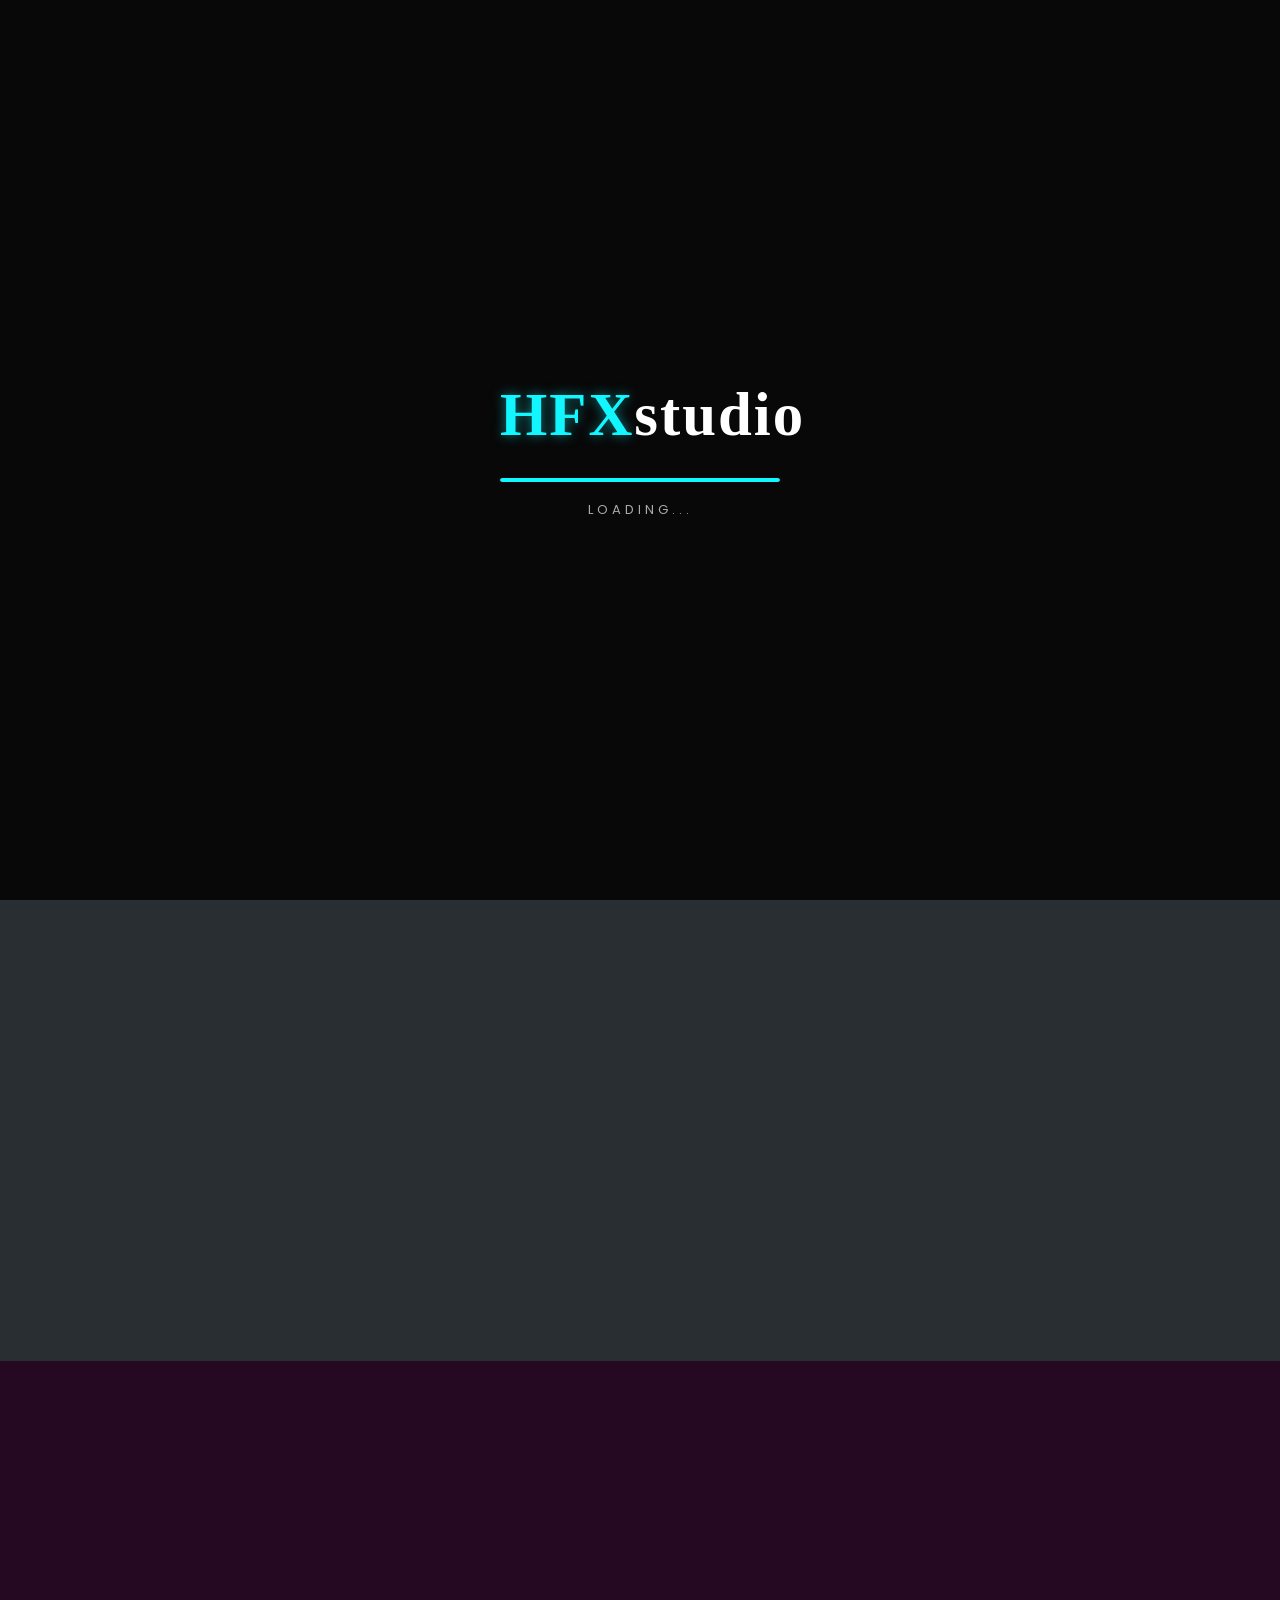
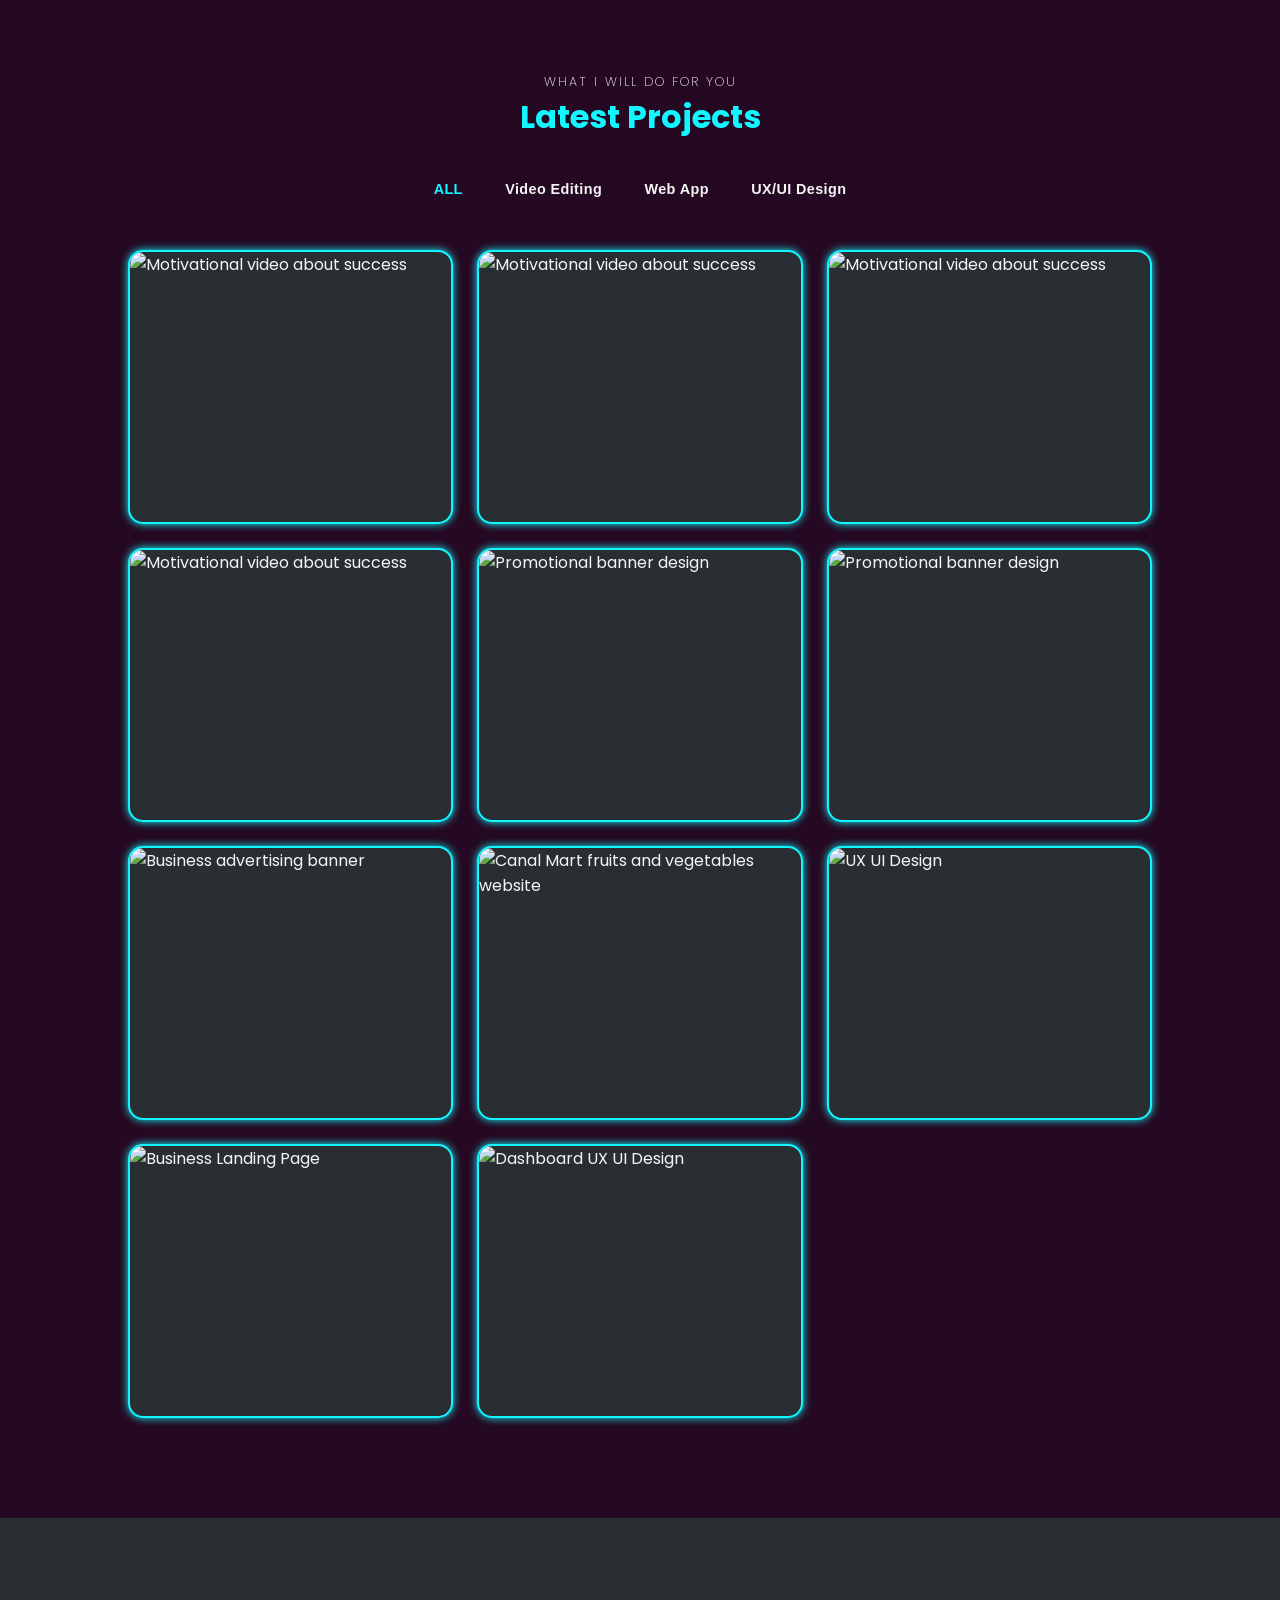
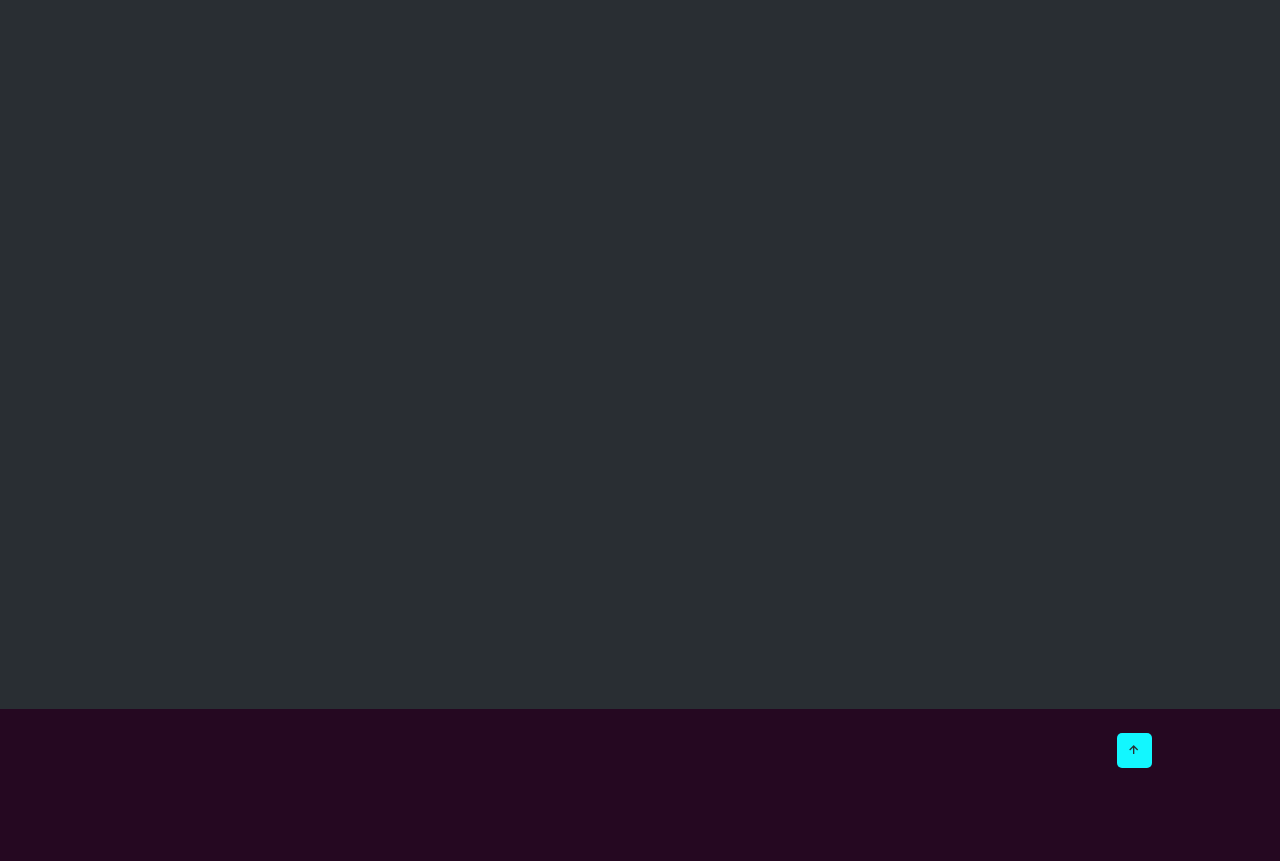
==== index.html @ b858b3a3 "Add files via upload" ====
<!DOCTYPE html>
<html lang="en">
<head>
  <meta charset="UTF-8">
  <meta name="viewport" content="width=device-width, initial-scale=1.0">
  <title>HFX Studio | Portfolio Website</title>
  <link rel="stylesheet" href="style.css">
  <link href='https://unpkg.com/boxicons@2.1.4/css/boxicons.min.css' rel='stylesheet'>
  <link href="https://fonts.googleapis.com/css2?family=Montserrat:wght@300;400&display=swap" rel="stylesheet">
    <link rel="stylesheet" href="https://cdnjs.cloudflare.com/ajax/libs/font-awesome/6.5.2/css/all.min.css">
</head>
<body>
               
        <!-- ==================== LOADING SCREEN ==================== -->

          <div class="loading-screen" id="loadingScreen">

    <div class="loading-content">

        <div id="hfx-text">
            <span class="hfx">HFX</span><span class="studio">studio</span>
        </div>

        <div class="loading-line">
            <span></span>
        </div>

        <p>Loading...</p>

    </div>

     </div>

       <!-- ==================== END LOADING SCREEN ==================== -->

         
     <!-- Header site -->
   <header>
    <div class="logo"><span>HFX</span>Studio.</div>
    <ul class="navlist">
     <li><a href="#home" style="--i:1;">Home</a></li>
     <li><a href="#about" style="--i:2;">About</a></li>
     <li><a href="#services" style="--i:3;">Services</a></li>
     <li><a href="#skills" style="--i:4;">Skills</a></li>
     <li><a href="#portfolio" style="--i:5;">Portfolio</a></li>
     <li><a href="#contact" style="--i:6;">Contact</a></li>
    </ul>
    <div id="menu-icon" class='bx bx-menu'></div>
   </header>

     <!-- Home Section -->
     <section id="home" class="home">
      <div class="home-content scroll-scale">
        <h1>Hi! I'm Hanzla Ghaffar</h1>
        <div class="change-text">
          <h3>And I'm</h3>
          <h3>
            <span class="word">Graphic&nbsp;Designer</span>
            <span class="word">Video Editor</span>
            <span class="word">Social Media Manager</span>
            <span class="word">Frontend&nbsp;Developer</span>
            <span class="word">UI/UX&nbsp;Developer</span>
          </h3>
        </div>

        <p>
          Creative designer and digital creator 
          with 2 years of experience, specializing in UI/UX, branding, and digital design.
        </p>

         <div class="info-box">
            <div class="email-info">
              <h5> Email : </h5>
              <span>hfxstudio77@gmail.com</span>
            </div>
         </div>

          <div class="btn-box">
            <a href="mailto:hfxstudio77@gmail.com" class="btn">
                    Hire Me Now
               </a>
          </div>

          
<div class="social-icons">
  <a href="https://www.facebook.com/share/1Defzu2i12/"
   target="_blank"
   rel="noopener noreferrer">
   <i class="bx bxl-facebook"></i>
   </a>

  <a href="https://www.instagram.com/hanzla.ghafar_/"
     target="_blank" rel="noopener noreferrer"
     aria-label="Instagram">
    <i class="bx bxl-instagram"></i>
  </a>

        <a href="https://www.tiktok.com/@hanzla_king333?_r=1&_t=ZS-9B9dBKUmpwT"
   target="_blank"
   rel="noopener noreferrer">
   <i class="bx bxl-tiktok"></i>
   </a>

   <a href="https://wa.me/923067520213"
      target="_blank" rel="noopener noreferrer"
      aria-label="WhatsApp">
      <i class="bx bxl-whatsapp"></i>
    </a>
      </div>

      </div>
         <div class="home-image scroll-scale">
        <div class="img-box neon-glow-frame">
          <img src="header-img.png" alt="">
        </div>

         </div>
     </section>

      
<!-- About Section ------------------>
     <section id="about" class="about">

  <div class="img-about scroll-scale">
    <img src="about-img-removebg-preview.png" alt="About Me">

    <div class="info-about1">
      <span>2+</span>
      <p>Years of Experience</p>
    </div>

    <div class="info-about2">
      <span>10+</span>
      <p>Projects Completed</p>
    </div>

    <div class="info-about3">
      <span>50+</span>
      <p>Happy Clients</p>
    </div>
  </div>

  <div class="about-content scroll-scale">

    <span>Let me introduce myself</span>
    <h2>About Me</h2>

    <h3>
      Creative Designer & Developer
    </h3>

    <p>
      I am a creative professional passionate about Graphic Design,
      Frontend Development, UI/UX Design, and Video Editing.
      I love turning ideas into visually appealing designs and
      interactive digital experiences.
    </p>

    <!-- Extra Content -->
    <div id="more-about" style="display: none;">

      <p>
        <strong>Graphic Designer:</strong>
        I create creative logos, social media posts, banners,
        and visual content that help communicate ideas effectively.
      </p>

      <p>
        <strong>Frontend Developer:</strong>
        I build modern, responsive, and user-friendly websites
        using HTML, CSS, JavaScript, and other web technologies.
      </p>

      <p>
        <strong>UI/UX Designer:</strong>
        I focus on clean layouts, intuitive navigation, and
        attractive interfaces to make digital products easy to use.
      </p>

      <p>
        <strong>Video Editor:</strong>
        I transform raw footage into engaging videos using
        creative transitions, effects, timing, and storytelling.
      </p>

      <p>
        My goal is to combine creativity and technology to create
        meaningful digital experiences. I am always eager to learn
        new skills, explore fresh ideas, and improve my work.
      </p>

    </div>

    <div class="btn-box">
      <a href="#about" class="btn" id="read-more-btn"
         onclick="toggleAbout(event)">Read More!</a>
    </div>

  </div>

     </section>

     <!--Services Section -->
    
<section id="services" class="services">

  <div class="main-text scroll-scale">
    <span>What I Will Do for You</span>
    <h2>My Services</h2>
  </div>

  <div class="section-services scroll-bottom">

    <!-- Graphic Designer -->
    <div class="service-box">
      <i class="bx bxs-layer service-icon"></i>
      <h3>Graphic Designer</h3>

      <p>
        I create eye-catching designs that communicate ideas,
        build brand identity, and leave a lasting impression.
      </p>

      <div class="service-more" hidden>
        <p>
          My services include logo design, branding, social media
          graphics, banners, flyers, and promotional materials.
          I combine creative concepts, colors, and typography to
          create visuals that match your brand's personality.
        </p>
      </div>

      <div class="btn-box service-btn">
        <a href="#services" class="btn"
           onclick="toggleService(event, this)">Read More!</a>
      </div>
    </div>

    <!-- Video Editor -->
    <div class="service-box">
      <i class="bx bx-movie service-icon"></i>
      <h3>Video Editor</h3>

      <p>
        I turn raw footage into engaging videos through smooth
        editing, creative transitions, and visual storytelling.
      </p>

      <div class="service-more" hidden>
        <p>
          My video editing services include trimming clips,
          adding transitions, text, music, sound effects, and
          color adjustments. I aim to create polished videos
          for social media, promotional content, and YouTube.
        </p>
      </div>

      <div class="btn-box service-btn">
        <a href="#services" class="btn"
           onclick="toggleService(event, this)">Read More!</a>
      </div>
    </div>

    <!-- Social Media Manager -->
    <div class="service-box">
      <i class="bx bx-line-chart service-icon"></i>
      <h3>Social Media Manager</h3>

      <p>
        I help businesses maintain a professional social media
        presence with creative content and consistent branding.
      </p>

      <div class="service-more" hidden>
        <p>
          My services include content planning, post scheduling,
          captions, social media graphics, and profile optimization.
          I focus on relevant content that encourages engagement
          and helps businesses connect with their audience.
        </p>
      </div>

      <div class="btn-box service-btn">
        <a href="#services" class="btn"
           onclick="toggleService(event, this)">Read More!</a>
      </div>
    </div>

    <!-- Frontend Developer -->
    <div class="service-box">
      <i class="bx bx-code-alt service-icon"></i>
      <h3>Frontend Developer</h3>

      <p>
        I build modern, responsive, and interactive websites
        with clean layouts and user-friendly interfaces.
      </p>

      <div class="service-more" hidden>
        <p>
          Using HTML, CSS, and JavaScript, I transform designs
          into functional websites. I focus on responsive layouts,
          smooth navigation, interactive elements, and compatibility
          across mobile phones, tablets, and desktop screens.
        </p>
      </div>

      <div class="btn-box service-btn">
        <a href="#services" class="btn"
           onclick="toggleService(event, this)">Read More!</a>
      </div>
    </div>

    <!-- UI/UX Designer -->
    <div class="service-box">
      <i class="bx bx-desktop service-icon"></i>
      <h3>UI/UX Designer</h3>

      <p>
        I design attractive and intuitive interfaces that make
        websites and digital products easy to navigate.
      </p>

      <div class="service-more" hidden>
        <p>
          My UI/UX design services include wireframes, page layouts,
          color selection, typography, navigation, and user-centered
          design. I focus on balancing visual appeal with usability
          to create clear and enjoyable digital experiences.
        </p>
      </div>

      <div class="btn-box service-btn">
        <a href="#services" class="btn"
           onclick="toggleService(event, this)">Read More!</a>
      </div>
    </div>

  </div>
  </section>


   <!-- Skill Section ----------->
    <section id="skills" class="skills">
     <div class="main-text scroll-scale">
      <span>technical and professional</span>
      <h2>My Skills</h2>
     </div>

     <div class="skill-main">
      <div class="skill-left scroll-scale">
        <h3>Technical Skills</h3>
         <div class="skill-bar">
          <div class="info">
            <p>HTML</p>
            <p>79%</p>
          </div>
          <div class="bar">
            <span class="html"></span>
          </div>
        </div>

       <div class="skill-bar">
          <div class="info">
            <p>Adobe Premier Pro</p>
            <p>95%</p>
          </div>
          <div class="bar">
            <span class="adobe-premier-pro"></span>
          </div>
        </div>

        <div class="skill-bar">
          <div class="info">
            <p>JavaScript</p>
            <p>80%</p>
          </div>
          <div class="bar">
            <span class="javascript"></span>
          </div>
        </div>

        <div class="skill-bar">
          <div class="info">
            <p>CSS</p>
            <p>85%</p>
          </div>
          <div class="bar">
            <span class="css"></span>
          </div>
        </div>
      </div>
      <div class="skill-right scroll-scale">
        <h3>Professional Skills</h3>
        <div class="professional">
          <div class="box">
            <div class="circle" data-dots="80" data-percent="90"></div>
            <div class="text">
              <big>90%</big>
              <small>Team Work</small>
            </div>
          </div>

           <div class="box">
           <div class="circle" data-dots="80" data-percent="80"></div>
            <div class="text">
              <big>80%</big>
              <small>Creativiy</small>
            </div>
          </div>

           <div class="box">
           <div class="circle" data-dots="65" data-percent="65"></div>
            <div class="text">
              <big>65%</big>
              <small>Project Management</small>
            </div>
          </div>

           <div class="box">
           <div class="circle" data-dots="80" data-percent="70"></div>
            <div class="text">
              <big>70%</big>
              <small>Communication</small>
            </div>
          </div>

        </div>
        </div>
     </div>
     </div>
     
    </section>

  
<!-- Portfolio Section -->

      <section id="portfolio" class="portfolio">
  <div class="main-text">
    <span>What I will do for you</span>
    <h2>Latest Projects</h2>
  </div>

  <div class="container">
    <div class="fillter-buttons">
  <button class="button active" data-filter="all">ALL</button>
  <button class="button" data-filter=".inter">Video Editing</button>
  <button class="button" data-filter=".web">Web App</button>
  <button class="button" data-filter=".uiux">UX/UI Design</button>
  </div>
  </div>

  <div class="portfolio-gallery">

   <div class="port-box mix inter">
    <div class="port-image">
    <img src="img1.jpeg"
         alt="Motivational video about success">
  </div>

  <div class="port-content">
    <h3>Success Motivation</h3>

    <p>
      A motivational video edit about success,
      hard work, dedication and achieving goals.
    </p>

    <a href="video editing2.mp4"
       target="_blank"
       rel="noopener noreferrer">
       <i class="bx bx-play"></i>
    </a>
   </div>
   </div>

   <div class="port-box mix inter">
    <div class="port-image">
    <img src="banner-1.jpg"
         alt="Motivational video about success">
  </div>

  <div class="port-content">
    <h3>Aura</h3>

    <p>
      A self intro video based on my core skills.
    </p>

    <a href="Motion Graphic .Premier pro by Hanzla.mp4"
       target="_blank"
       rel="noopener noreferrer">
       <i class="bx bx-play"></i>
    </a>
   </div>
   </div>

     <div class="port-box mix inter">
    <div class="port-image">
    <img src="banner-3.jpg"
         alt="Motivational video about success">
  </div>

  <div class="port-content">
    <h3>Self Intro Video</h3>

    <p>
      A self intro video based on my core skills.
    </p>

    <a href="Motion Graphic 03 ....by Hanzla.mp4"
       target="_blank"
       rel="noopener noreferrer">
       <i class="bx bx-play"></i>
    </a>
   </div>
   </div>

      <div class="port-box mix inter">
    <div class="port-image">
    <img src="img4.jpeg"
         alt="Motivational video about success">
  </div>

  <div class="port-content">
    <h3>Demo Video</h3>

    <p>
      A demo video for a client baesd on motion graphics.
    </p>

    <a href="HAnzla New Motion Graphic.mp4"
       target="_blank"
       rel="noopener noreferrer">
       <i class="bx bx-play"></i>
    </a>
   </div>
   </div>

     <div class="port-box mix uxui">
  <div class="port-image">
    <img src="im8.jpg"
         alt="Promotional banner design">
  </div>

  <div class="port-content">
    <h3>Social media compaign</h3>

    <p>
      A creative promotional banner designed
      with attractive colors and typography.
    </p>

    <a href="05_social_media_campaign.jpg"
       target="_blank">
       <i class="bx bx-link-external"></i>
    </a>
   </div>
   </div>

<div class="port-box mix uxui">
  <div class="port-image">
    <img src="img9.jpg"
         alt="Promotional banner design">
  </div>

  <div class="port-content">
    <h3>Promotional Banner Design</h3>

    <p>
      A creative promotional banner designed
      with attractive colors and typography.
    </p>

    <a href="graphic-2.png"
       target="_blank">
       <i class="bx bx-link-external"></i>
    </a>
   </div>
   </div>

   
<div class="port-box mix uxui">
  <div class="port-image">
    <img src="banner-2.jpg"
         alt="Business advertising banner">
  </div>

  <div class="port-content">
    <h3>Business Advertising Banner</h3>

    <p>
      A professional business banner created
      to promote products and services.
    </p>

    <a href="graphic-1.png"
       target="_blank">
       <i class="bx bx-link-external"></i>
    </a>
    </div>
    </div>

     <div class="port-box mix web">
  <div class="port-image">
    <img src="img6.jpeg"
         alt="Canal Mart fruits and vegetables website">
  </div>

  <div class="port-content">
    <h3>Canal Mart – Online Store</h3>
    <p>
      A fresh fruits and vegetables shopping website
      featuring product categories, product listings,
      and convenient order enquiries.
    </p>
    <a href="https://canalmart-fruitshop.netlify.app/"
       target="_blank"
       rel="noopener noreferrer">
      <i class="bx bx-link-external"></i>
    </a>
  </div>
    </div>

    <div class="port-box mix uiux">
  <div class="port-image">
    <img src="img3.jpeg" alt="UX UI Design">
  </div>

  <div class="port-content">
    <h3>UX/UI Design</h3>
    <p>
      A creative UI/UX design showcasing modern layouts,
      attractive visuals and user-friendly design.
    </p>
    <a href="09_mobile_app_ui.jpg" target="_blank">
      <i class="bx bx-link-external"></i>
    </a>
   </div>
   </div>

   <div class="port-box mix uiux">
  <div class="port-image">
    <img src="banner-4.jpg"
         alt="Business Landing Page">
  </div>

  <div class="port-content">
    <h3>Landing Page UX/UI Design</h3>
    <p>
      A modern Landing page designed with clean layouts,
      organized data sections and user-friendly navigation.
    </p>
    <a href= "08_business_landing_page.jpg"
       target="_blank"
       rel="noopener noreferrer">
      <i class="bx bx-link-external"></i>
    </a>
    </div>
    </div>

     <div class="port-box mix uiux">
  <div class="port-image">
    <img src="img5.jpeg"
         alt="Dashboard UX UI Design">
  </div>

  <div class="port-content">
    <h3>Dashboard UX/UI Design</h3>
    <p>
      A modern dashboard interface designed with clean layouts,
      organized data sections and user-friendly navigation.
    </p>
    <a href= "10_dashboard_ui.jpg"
       target="_blank"
       rel="noopener noreferrer">
      <i class="bx bx-link-external"></i>
    </a>
    </div>
    </div>

  </div>
</section>

    
<!-- Contact section -->
<section id="contact" class="contact">
  <div class="main-text scroll-scale">
    <span>ask me question</span>
    <h2>Contact Me</h2>
  </div>

    <form action="https://formspree.io/f/xqppjlga"
      method="POST"
      class="scroll-bottom">

    <input type="text" name="name"
           placeholder="Your Name" required>

    <input type="email" name="email"
           placeholder="Your Email" required>

    <input type="text" name="address"
           placeholder="Your Address">

    <input type="tel" name="phone"
           placeholder="Phone Number">

    <textarea name="message" cols="30" rows="10"
              placeholder="Your Message" required></textarea>

    <div class="btn-box formBtn">
      <button type="submit" class="btn">Send Message</button>
    </div>
  </form>
  </section>


   <!-- Footer Website -->
    <footer>
      <p class="scroll-scale">Copyright &copy; 2026 by HFXStudio || All Rights Reserved.</p>
      <a href="#home"><i class="bx bx-up-arrow-alt"></i></a>
    </footer>

            <!-- Portfolio Popup / Lightbox -->
    <div class="portfolio-popup" id="portfolioPopup">
    <div class="popup-content">
        <button class="popup-close" id="popupClose" aria-label="Close popup">
            &times;
        </button>

        <div id="popupMedia"></div>
    </div>
    </div>

  <script src="mixitup.min.js"></script>
  <script src="script.js"></script>


</body>
</html>
---- style.css ----
@import url('https://fonts.googleapis.com/css2?family=Poppins:wght@100;200;300;400;500;600;700;800;900&display=swap');

*{
  padding: 0;
  margin: 0;
  box-sizing: border-box;
  list-style: none;
  scroll-behavior: smooth;
  text-decoration: none;
}

:root{
  --text-color:#f5f5f5;
  --hover-color: #12f7ff;
  --bg-color: #250821;
  --second-bg-color: #292e33;
  --big-font: 2.5rem;
  --normal-font:2rem;
  --neon-box-shadow : 0 0 0.5rem #12f7ff;
  --h2-font: 3rem;
  --font-neon-text-shadow:0 0 10px rgba(18,247,255,0.3),
  0 0 20px rgba(18,247,255,0.3),
  0 0 30px rgba(18,247,255,0.3),
  0 0 40px rgba(18,247,255,0.3),
  0 0 70px rgba(18,247,255,0.3),
  0 0 80px rgba(18,247,255,0.3),
  0 0 100px rgba(18,247,255,0.3),
  0 0 150px rgba(18,247,255,0.3);
}

::-webkit-scrollbar {
  height: 0;
  width: .5rem;
}

::-webkit-scrollbar-track{
  background: var(--second-bg-color);
}

::-webkit-scrollbar-thumb{
  background: var(--hover-color);
  border-radius: 5rem;
}





body{
  font-family: "Poppins", sans-serif;
  background-color: var(--bg-color);
  color: var(--text-color);
}

header{
  position: fixed;
  top: 0;
  left: 0;
  z-index: 1000;
  border-bottom: 1px solid transparent;
  display: flex;
  align-items: center;
  justify-content: space-between;
  width: 100%;
  padding: 20px 10%;
}

header.sticky{
   background: var(--bg-color);
   border-bottom: 1px solid var(--second-bg-color);
   padding: 12px 10%;
}

.logo{
  font-size: 26px;
  font-weight: 700;
  letter-spacing: 1px;
}

span{
  color: var(--hover-color);
}

.navlist{
  display: flex;
}

.navlist a{
  display: inline-block;
  color: var(--text-color);
  font-weight: 500;
  padding: 10px 20px ;
  animation: slideAnimation 1s ease forwards;
  animation-delay: calc(.3s * var(--i));
  opacity: 0;
}

.navlist a:hover{
  color: var(--hover-color);
  text-shadow: 0 0 10px rgba(18,247,255,0.6),
  0 0 20px rgba(18,247,255,0.6),
  0 0 30px rgba(18,247,255,0.6),
  0 0 40px rgba(18,247,255,0.6),
  0 0 70px rgba(18,247,255,0.6),
  0 0 80px rgba(18,247,255,0.6),
  0 0 100px rgba(18,247,255,0.6),
  0 0 150px rgba(18,247,255,0.6);;
}


#menu-icon{
  font-size: 1.8rem;
  z-index: 1001;
  cursor: pointer;
  margin-left: 25px;
  background: var(--hover-color);
  border-radius: 3px;
  color: var(--second-bg-color);
  display: none;
}

section{
  padding: 100px 10%;
}

.home{
  min-height: 100vh;
  height: 100%;
  width: 100%;
  display: grid;
  grid-template-columns: repeat(2,1fr);
  align-items: center;
  grid-gap: 4em;
}

.home-content{
  max-width: 600px;
}

.home-content h1{
  font-size: var(--big-font);
  font-weight: 700;
}

.change-text{
  font-size: 1.5rem;
  font-weight: 600;
}

.change-text h3{
  display: inline-flex;
  margin: 0;
  vertical-align: top;
}

.change-text h3 .word{
  position: absolute;
  display: flex;
  opacity: 0;
}

.change-text h3 .word .letter{
  transform-origin: center center 25px;
}

.change-text h3 .word .letter.out{
  transform: rotateX(90deg);
  transition: 0.32s cubic-bezier(0.6,0,0.7,0.2);
}

.change-text h3 .word .letter.in{
  transition: 0.38s ease;
}

.change-text h3 .word .letter.behind{
  transform: rotateX(-90deg);
}

.home-content p{
  color: #bdbdbd;
  line-height: 1.6;
}

.info-box{
  display: inline-flex;
  justify-content: space-between;
  align-items: center;
  width: 300px;
  margin: 1rem 0 2rem;
}

.info-box h5{
  font-weight: 600;
  color: var(--text-color);
  font-size: 1rem;
}

.info-box span{
  color: #bdbdbd;
  font-size: .9rem;
}

.btn-box{
  display: flex;
  justify-content: space-between;
  width: 320px;
  height: 45px;
}

.btn-box .btn{
  display: flex;
  justify-content: center;
  align-items: center;
  width: 150px;
  height: 100%;
  background: var(--hover-color);
  color: var(--bg-color);
  font-size: 1rem;
  letter-spacing: 1px;
  font-weight: 600;
  transition: .6s;
  box-shadow: var(--neon-box-shadow);
  border-radius: 5px;
  position: relative;overflow: hidden;
  z-index: 1;
  border: 2px solid var(--hover-color);
}

.btn:hover{
  color: var(--hover-color);
}

.btn::before{
  content: "";
  position: absolute;
  top: 0;
  left: 0;
  background: var(--bg-color);
  width: 0;
  height: 100%;
  z-index: -1;
  transition: .4s;
}

.btn:hover::before{
  width: 100%;
}

.btn:nth-child(2){
  background: var(--bg-color);
  color: var(--hover-color);
}

.btn:nth-child(2):hover{
  color: var(--bg-color);
}

.btn:nth-child(2)::before{
   background: var(--hover-color);
}

.social-icons{
  margin-top: 8rem;
  display: flex;
  justify-content: space-between;
  width: 220px;
  height: 40px;
}

.social-icons a{
  display: inline-flex;
  width: 50px;
  height: 100%;
  justify-content: center;
  align-items: center;
  background: var(--bg-color);
  color: var(--hover-color);
  border: 2px solid var(--hover-color);
  transition: .6s;
  box-shadow: 0 0 0.3rem #12f7ff;
  border-radius: 5px;
  position: relative;
  z-index: 1;
  overflow: hidden;
}

.social-icons a i{
  font-size: 1.5rem;
}

.social-icons a:hover{
  color: var(--bg-color);
}

.social-icons a::before{
  content: "";
  position: absolute;
  top: 0;
  left: 0;
  width: 0;
  height: 100%;
  background: var(--hover-color);
  transition: .6s;
  z-index: -1;
}

.social-icons a:hover::before{
  width: 100%;
}

.home-image{
  margin-left: 250px;
 
}

.img-box{
  position: relative;
  width: 320px;
  height: 320px;
  border-radius: 50%;
  background: rgba(255, 255, 255, 0.05);
  backdrop-filter: blurr(10px);
  border: 2px solid rgba(255, 255, 255, 0.15);
  box-shadow: 0 8px 32px 0 rgba(6, 182, 212, 0.25);
  overflow: hidden;
}

.img-box img{
  width: 100%;
  height: 100%;
  max-width: 250px;
  object-fit: cover;
}


.image-frame-container{
  display: flex;
  justify-content: center;
  align-items: center;
  height: 100vh;
  background-color: #000000;
}

.neon-glow-frame{
  position: relative;
  width: 420px;
  height: 420px;
  border-radius: 50%;
  border: 4px solid #250821;
  box-shadow: 0 0 15px #00ffcc, inset 0 0 15px rgba(0, 255, 204, 0.4);
  overflow: hidden;
  display: flex;
  justify-content: center;
  align-items: center;
  background-color: #00ffcc;
    outline: 3px solid var(--hover-color);
}

.profile-img{
  width: 100%;
  height: 100%;
  object-fit: cover;
  object-position: center top;
}

/* About Section CSS */
.about{
  display: flex;
  justify-content: center;
  align-items: center;
  grid-gap: 2em;
  background: var(--second-bg-color);
}

.about .img-about{
  text-align: center;
  position: relative;
}

.about .img-about img{
  max-width: 400px;
  height: auto;
}

.about-content span{
  color: #fdfdfd;
  font-size: .8rem;
  font-weight: 200;
  letter-spacing: 2px;
  text-transform: uppercase;
}

.about-content h2{
  color: var(--hover-color);
  font-weight: 700;
  font-size: var(--normal-font);
}

.about-content h3{
  font-weight: 600;
  font-size: 1.5rem;
  margin-bottom: .2rem;
}

.about-content p{
  color: #fdfdfd;
  font-weight: 300;
  font-size: 1.5rem;
}

.info-about1,
.info-about2,
.info-about3{
    background: var(--bg-color);
    font-size: .5rem;
    position: absolute;
    padding: 10px;
    width: 90px;
    height: 90px;
    border-radius: 69% 31% 66% 34% / 21% 30% 70% 79% ;
    display: block;
    box-shadow: var(--neon-box-shadow);
    border: 1px solid var(--hover-color);
    outline: 2px solid var(--bg-color);
    z-index: 100;
    animation: morph 6s linear infinite;
}

.info-about1{
  left: 10%;
  top: 34%;
}

.info-about2{
  left: 66%;
  top: 15%;
}

.info-about3{
  left: 61%;
  top: 70%;
}

.img-about span{
  color: var(--hover-color);
  font-size: 1rem;
  font-weight: 600;
}


#more-about p {
  font-size: 1rem;
  line-height: 1.7;
  margin: 10px 0;
}

#more-about h3 {
  margin-top: 15px;
}


/* Services Section css*/
.main-text{
  width: 100%;
  text-align: center;
  margin-bottom: 2rem;
  color: var(--hover-color);
}

.main-text h2{
  font-weight: 700;
  font-size: var(--normal-font);
}

.main-text span{
  color: #fdfdfd;
  font-size: .8rem;
  font-weight: 200;
  letter-spacing: 2px;
  text-transform: uppercase;
}

.section-services{
  display: flex;
  justify-content: center;
  align-items: center;
  flex-wrap: wrap;
  grid-gap: 2rem;
}

.section-services .service-box{
  flex: 1 1 18rem;
  padding: 2rem 1rem 2rem;
  text-align: center;
  background: var(--second-bg-color);
  transition: transform .4s;
  border-radius: 10px;
}

.service-btn{
  width: auto;
  justify-content: center;
}

.service-box:hover{
  transform: translateY(-.7rem);
}

.service-icon{
  border: 2px solid var(--hover-color);
  padding: 2rem;
  background: var(--bg-color);
  display: flex;
  align-items: center;
  font-size: 3rem;
  border-radius: 50%;
  position: relative;
  color: var(--hover-color);
  box-shadow: var(--neon-box-shadow);
  outline: 3px solid var(--bg-color);
}

.service-box h3{
  margin-top: 10px;
  font-size: 1.5rem;
}

.service-box p{
  margin: .5rem 0 1.5rem 0;
  font-weight: 300;
  letter-spacing: 1px;
  color: #bdbdbd;
  line-height: 1.6;
}

/* skills section  css */
.skills{
  background: var(--second-bg-color);
}

.skill-main{
  width: 100%;
  display: grid;
  grid-template-columns: repeat(2,1fr);
  grid-row-gap: 30px;
  grid-column-gap: 50px;
}

.skill-bar{
  margin-bottom: 2.3rem;
}

.skill-main h3{
  margin-bottom: 2rem;
  font-size: var(--normal-font);
  text-align: center;
}

.skill-left .skill-bar .info{
  display: flex;
  justify-content: space-between;
  align-items: center;
  padding: 0 10px;
}

.skill-left .skill-bar .bar{
  width: 100%;
  height: 10px;
  background: var(--bg-color);
  border-radius: 25px;
  margin-top: 10px;
  position: relative;
}

.skill-bar .bar span{
  width: 50%;
  height: 100%;
  position: absolute;
  left: 0;
  background: var(--hover-color);
  border-radius: 25px;
  box-shadow: var(--neon-box-shadow);
}

.skill-bar .bar .html{
  width: 79%;
  animation: html 2s;
}

.skill-bar .bar .adobe-premier-pro{
  width: 95%;
  animation: adobe-premier-pro 3s;
}

.skill-bar .bar .javascript{
  width: 80%;
  animation: javascript 4s;
}

.skill-bar .bar .css{
   width: 85%;
   animation: css 5s;
}

/* Skills Right */
.professional{
  display: grid;
  grid-template-columns: 1fr 1fr;
}

.box{
  position: relative;
  margin: 10px 0;
  flex: 1 1 15rem;
}

.box .text{
  text-align: center;
  color: #fff;
  font-size: 1rem;
}

.box .text big{
  font: 400;
  letter-spacing: 1px;
  position: absolute;
  top: 40%;
  left: 50%;
  transform: translate(-50% , -50%);
}

.box .text small{
  display: block;
  font-weight: 400;
}

.circle{
  width: 100%;
  height: 120px;
  display: flex;
  justify-content: center;
  align-items: center;
}

.circle .points{
  width: 2px;
  height: 10px;
  background-color: var(--bg-color);
  position: absolute;
  border-radius: 3px;
  transform: rotate(calc(var(--i)*var(--rot)))  translateY(-45px);
}

.points.marked{
    animation: glow 0.04s linear forwards;
  animation-delay: calc(var(--i)*0.05s);
}

/* Portfolio section css */
.fillter-buttons{
  margin: 2rem;
  text-align: center;
}

.fillter-buttons .button{
  background: none;
  outline: none;
  border: none;
  cursor: pointer;
  font-size: .85rem;
  font-weight: 600;
  letter-spacing: .4px;
  margin-left: 1.3rem;
  color: var(--text-color);
}

.fillter-buttons .button:hover{
  color: var(--hover-color);
}

.portfolio-gallery{
  display: grid;
  grid-template-columns: repeat(auto-fill , minmax(270px , 1fr));
  gap: 2rem;
}

.port-box{
  position: relative;
  border-radius: 15px;
  overflow: hidden;
  background: #292e33;
  display: flex;
  grid-template-rows: 1fr auto;
  align-items: center;
  border: 2px solid var(--hover-color);
  box-shadow: var(--neon-box-shadow);
}

.port-image{
  display: flex;
  align-items: center;
  justify-content: center;
  height: 100%;
  width: 100%;
}

.port-image img{
  width: 100%;
  opacity: .5s;
  height: 100%;
  transition: .5s;
}

.port-content{
   position: absolute;
   bottom: 0;
   left: 0;
   width: 100%;
   height: 100%;
   opacity: 0;
   background: linear-gradient(rgba(0,0,0,.2),#12f7ff);
   display: flex;
   align-items: center;
   justify-content: center;
   flex-direction: column;
   text-align: center;
   transition: 0.5s;
   padding: 0 2rem;
}

.port-box:hover .port-content{
  opacity: 1;
}

.port-box:hover .port-image img{
  transform: scale(1.1);
}

.port-content h3{
  font-size: 1.5rem;
  font-weight: 600;
}

.port-content p{
  font-size: .8rem;
  margin: 5px 0 15px 0;
}

.port-content a{
  background: #fff;
  border-radius: 50%;
  display: inline-flex;
  align-items: center;
  justify-content: center;
  width: 50px;
  height: 50px;
  border: 1px solid var(--hover-color);
  outline: 2px solid #fff;
}

.port-content a i{
  font-size: 1.3rem;
  color: var(--second-bg-color);
}

/* Contact section */
.contact{
  background: var(--second-bg-color);
  width: 100%;
}

.contact form{
  text-align: center;
  max-width: 50rem;
  margin: 1rem auto;
  margin-bottom: 3rem;
}

.contact form input,
.contact form textarea{
  width: 100%;
  color: var(--text-color);
  background: var(--bg-color);
  margin-bottom: .8rem;
  border: none;
  border-radius: 5px;
  padding: .7rem;
}

.contact form textarea{
  resize: none;
}

.formBtn{
  display: flex;
  justify-content: center;
  width: 100%;
}

.formBtn .btn{
  cursor: pointer;
  font-size: 1rem;
}

/* Footer Styling */
footer{
  padding: 1.5rem 10%;
  display: flex;
  justify-content: space-between;
  align-items: center;
}

footer p{
  color: #bdbdbd;
}

footer a{
  display: inline-flex;
  justify-content: center;
  color: var(--text-color);
  background: var(--hover-color);
  padding: .6rem;
  border-radius: 5px;
}

footer a i{
  font-size: 1rem;
  color: var(--second-bg-color);
}


/* Parallax */
.scroll-scale{
    opacity: 0;
    transform: scale(.9);
    transition: all 2s;
}

.scroll-bottom{
  opacity: 0;
  transform: translateY(300px);
  transition: 3s;
}

.scroll-top{
  opacity: 0;
  transform: translateY(-300px);
  transition: 3s;
}

.show-items{
  opacity: 1;
  transform: translateX(0);
}





/* keyframes */

@keyframes morph{
  0%,
  100%{
    border-radius: 40% 60% 70% 30% / 40% 40% 60% 50%;
  }
  30%{
     border-radius: 70% 30% 50% 50% / 30% 30% 70% 70%;
  }
  60%{
     border-radius: 100% 60% 60% 100% / 100% 100% 60% 60%;
  }
  80%{
     border-radius: 69% 31% 66% 34% / 21% 30% 70% 79%;
  }
}

@keyframes html{
  0%{
    width: 0%;
  }
  100%{
    width: 79%;
  }
}

@keyframes adobe-premier-pro{
  0%{
    width: 0%;
  }
  100%{
    width: 95%;
  }
}

@keyframes javascript{
  0%{
    width: 0%;
  }
  100%{
    width: 80%;
  }
}

@keyframes css{
  0%{
    width: 0%;
  }
  100%{
    width: 85%;
  }
}

@keyframes glow{
  0%{
    background: var(--bg-color);
    box-shadow: none;
  }
  100%{
    background: var(--hover-color);
    box-shadow: var(--neon-box-shadow);
  }
}

@keyframes slideAnimation{
    0%{
   opacity: 0;
   transform: translateY(100px);
  }
  100%{
     opacity: 1;
   transform: translateY(0px);
  }
}











/* Break Points */
@media(max-width:991px){
  header,
  header.sticky{
    padding: 15px 5%;
  }
  footer{
    padding: 15px 5%;
  }
  section{
    padding: 50px 5%;
  }
  .navlist a{
    padding: 8px 15px;
  }
 :root{
  --big-font: 2.2rem;
  --normal-font:1.8rem;
  --neon-box-shadow : 0 0 0.8rem #12f7ff;
  --h2-font: 3rem;
 }
 .home-content{
  margin-top: 5rem;
 }
 .social-icons{
  margin-top: 2rem;
 }
}

@media(max-width:768px){
   #menu-icon{
    display: block;
    transition: all .4s ease;
   }
   #menu-icon.bx-x{
    transform: rotate(-180deg);
   }

   .navlist{
    display: flex;
    position: absolute;
    top: -1000px;
    right: 0;
    left: 0;
    flex-direction: column;
    background: var(--bg-color);
    text-align: left;
    padding: 0 5%;
    transition: all .45s ease;
   }
   .navlist a{
    display: block;
    padding-bottom: 1rem;
    font-size: 1rem;
   }
   .navlist.open{
      top: 100%;
   }
   .home{
    grid-template-columns: 1fr;
   }
   .home-image{
    margin-bottom: 5rem;
   }

   .liquid-shape{
    width: 80%;
    left: 10%;
    right: 13%;
   }
   .about{
    flex-direction: column-reverse;
   }
   .skill-main{
    grid-template-columns: 1fr;
   }
   .fillter-buttons{
    margin: 2.5rem 0;
   }
    footer p{
    font-size: .8rem;
  }
}

@media(max-width:420px){
  html{
    font-size: 80%;
  }
  footer p{
    font-size: .6rem;
  }
  .fillter-buttons .button{
    font-size: .8rem;
  }
  .img-about img{
    width: 300px;
  }
  .info-about1,.info-about2,.info-about3{
    display: none;
  }
  .img-about p{
    font-size: 1rem;
  }
}


/* Portfolio Filter Buttons */
#portfolio .fillter-buttons {
  margin: 2rem;
  text-align: center;
}

#portfolio .fillter-buttons .button {
  background: none;
  border: none;
  outline: none;
  cursor: pointer;
  font-size: 0.9rem;
  font-weight: 600;
  letter-spacing: 0.4px;
  margin: 0 0.7rem 0.8rem;
  padding: 0.5rem;
  color: var(--text-color);
  transition: 0.3s;
}

#portfolio .fillter-buttons .button:hover,
#portfolio .fillter-buttons .button.active {
  color: var(--hover-color);
}

/* Portfolio Grid */
#portfolio .portfolio-gallery {
  display: grid;
  grid-template-columns: repeat(
    auto-fit,
    minmax(250px, 1fr)
  );
  gap: 1.5rem;
}

/* Portfolio Cards */
#portfolio .port-box {
  position: relative;
  border-radius: 15px;
  overflow: hidden;
  background: #292e33;
  border: 2px solid var(--hover-color);
  box-shadow: var(--neon-box-shadow);
  min-height: 260px;
}

/* Project Images */
#portfolio .port-image {
  width: 100%;
  height: 270px;
  overflow: hidden;
}

#portfolio .port-image img {
  display: block;
  width: 100%;
  height: 100%;
  object-fit: cover;
  transition: transform 0.5s;
}

/* Hover Content */
#portfolio .port-content {
  position: absolute;
  inset: 0;
  opacity: 0;
  background: linear-gradient(
    rgba(0, 0, 0, 0.2),
    #12f7ff
  );
  display: flex;
  align-items: center;
  justify-content: center;
  flex-direction: column;
  text-align: center;
  padding: 1.5rem;
  transition: opacity 0.5s;
  color: #fff;
}

#portfolio .port-box:hover .port-content {
  opacity: 1;
}

#portfolio .port-box:hover .port-image img {
  transform: scale(1.1);
}

/* Project Title and Description */
#portfolio .port-content h3 {
  font-size: 1.4rem;
  font-weight: 600;
  margin-bottom: 10px;
}

#portfolio .port-content p {
  font-size: 0.85rem;
  margin-bottom: 15px;
}

/* Project Link */
#portfolio .port-content a {
  background: #fff;
  color: #222;
  width: 45px;
  height: 45px;
  border-radius: 50%;
  display: flex;
  align-items: center;
  justify-content: center;
  text-decoration: none;
  font-size: 1.5rem;
}

/* Filtered Cards */
#portfolio .port-box[hidden] {
  display: none !important;
}



/* Mobile Responsive */
@media (max-width: 600px) {
  #portfolio .portfolio-gallery {
    grid-template-columns: 1fr;
  }

  #portfolio .port-image {
    height: 240px;
  }

  #portfolio .fillter-buttons {
    margin: 1.5rem 0.5rem;
  }

  #portfolio .fillter-buttons .button {
    margin: 0 0.3rem 0.5;
  }
}

/* ================= LOADING SCREEN ================= */

.loading-screen {
    position: fixed;
    inset: 0;
    width: 100%;
    height: 100vh;
    background: #080808;

    display: flex;
    justify-content: center;
    align-items: center;

    z-index: 99999;

    animation: screenFadeIn 0.8s ease forwards;
}

.loading-content {
    width: 280px;
    text-align: center;
    animation: contentReveal 1s ease forwards;
}

/* HFXstudio Logo */

#hfx-text {
    font-size: clamp(2.5rem, 7vw, 3.8rem);
    font-weight: 700;
    letter-spacing: 2px;
    margin-bottom: 28px;
    white-space: nowrap;
    font-family: 'Cinzel', serif;
}

#hfx-text .hfx {
    color: #12f7ff;
    text-shadow: 0 0 12px rgba(18, 247, 255, 0.5);
}

#hfx-text .studio {
    color: #ffffff;
}

/* Loading Line */

.loading-line {
    width: 100%;
    height: 4px;
    background: rgba(255, 255, 255, 0.12);
    border-radius: 20px;
    overflow: hidden;
    position: relative;
}

.loading-line span {
    display: block;
    width: 0;
    height: 100%;
    background: #12f7ff;
    border-radius: 20px;

    box-shadow: 0 0 12px #12f7ff;

    animation: loadingFill 3s cubic-bezier(0.65, 0, 0.35, 1) forwards;
}

/* Loading Text */

.loading-content p {
    color: #aaa;
    font-size: 13px;
    letter-spacing: 4px;
    text-transform: uppercase;
    margin-top: 18px;

    animation: textPulse 1.5s ease-in-out infinite;
}

/* Animations */

@keyframes loadingFill {
    from {
        width: 0;
    }

    to {
        width: 100%;
    }
}

@keyframes textPulse {
    0%, 100% {
        opacity: 0.4;
    }

    50% {
        opacity: 1;
    }
}

@keyframes contentReveal {
    from {
        opacity: 0;
        transform: translateY(20px);
    }

    to {
        opacity: 1;
        transform: translateY(0);
    }
}

@keyframes screenFadeIn {
    from {
        opacity: 0;
    }

    to {
        opacity: 1;
    }
}
/* Smooth Loader Exit */
.loading-screen {
    opacity: 1;
    visibility: visible;
    transform: translateY(0);
    transition: transform 1s cubic-bezier(0.77, 0, 0.175, 1);
}

.loading-screen.hide-loader {
    transform: translateY(-100%);
    pointer-events: none;
}

/* Website Initial Reveal */
body {
    opacity: 1;
}

/* ================= PORTFOLIO POPUP ================= */

.portfolio-popup {
    position: fixed;
    inset: 0;
    width: 100%;
    height: 100%;
    background: rgba(0, 0, 0, 0.88);
    backdrop-filter: blur(8px);
    display: flex;
    justify-content: center;
    align-items: center;
    padding: 20px;
    z-index: 99999;

    opacity: 0;
    visibility: hidden;
    transition: opacity 0.35s ease, visibility 0.35s ease;
}

.portfolio-popup.active {
    opacity: 1;
    visibility: visible;
}

.popup-content {
    position: relative;
    width: min(850px, 95%);
    max-height: 90vh;
    padding: 15px;
    background: #171717;
    border: 2px solid var(--hover-color);
    border-radius: 15px;
    box-shadow: 0 0 25px rgba(18, 247, 255, 0.35);
    transform: scale(0.85);
    transition: transform 0.35s ease;
}

.portfolio-popup.active .popup-content {
    transform: scale(1);
}

#popupMedia {
    display: flex;
    justify-content: center;
    align-items: center;
}

#popupMedia img,
#popupMedia video {
    display: block;
    max-width: 100%;
    max-height: 75vh;
    border-radius: 8px;
    object-fit: contain;
}

.popup-close {
    position: absolute;
    top: -18px;
    right: -18px;
    width: 40px;
    height: 40px;
    border: 2px solid var(--hover-color);
    border-radius: 50%;
    background: var(--bg-color);
    color: var(--hover-color);
    font-size: 28px;
    line-height: 1;
    cursor: pointer;
    z-index: 2;
    box-shadow: var(--neon-box-shadow);
}

.popup-close:hover {
    background: var(--hover-color);
    color: var(--bg-color);
}

@media (max-width: 600px) {
    .popup-content {
        width: 100%;
        padding: 10px;
    }

    .popup-close {
        top: -15px;
        right: -10px;
    }
}

/* ================= MOBILE RESPONSIVE ONLY ================= */

/* Mobile and small tablets */
@media screen and (max-width: 768px) {

  /* Header */
  header,
  header.sticky {
    padding: 15px 5%;
  }

  #menu-icon {
    display: block;
  }

  .navlist {
    display: flex;
    position: absolute;
    top: -1000px;
    left: 0;
    right: 0;
    flex-direction: column;
    background: var(--bg-color);
    text-align: left;
    padding: 10px 5%;
    transition: all .45s ease;
  }

  .navlist.open {
    top: 100%;
  }

  .navlist a {
    display: block;
    padding: 12px 10px;
  }

  /* Home */
  .home {
    grid-template-columns: 1fr;
    gap: 2rem;
    padding-top: 110px;
    text-align: center;
  }

  .home-content {
    max-width: 100%;
    margin-top: 0;
  }

  .home-content h1 {
    font-size: clamp(1.8rem, 6vw, 2.5rem);
  }

  .change-text {
    font-size: 1.1rem;
  }

  .change-text h3 {
    justify-content: center;
  }

  .home-content p {
    font-size: 1rem;
  }

  .info-box {
    width: 100%;
    justify-content: center;
  }

  .btn-box {
    max-width: 100%;
    justify-content: center;
    margin: auto;
  }

  .social-icons {
    margin: 2rem auto;
  }

  .home-image {
    margin: 0 auto 2rem;
    display: flex;
    justify-content: center;
    width: 100%;
  }

  .neon-glow-frame {
    width: min(75vw, 320px);
    height: min(75vw, 320px);
  }

  .img-box {
    max-width: 100%;
  }

  /* About */
  .about {
    flex-direction: column-reverse;
    text-align: center;
  }

  .about .img-about {
    width: 100%;
  }

  .about .img-about img {
    width: 100%;
    max-width: 350px;
    height: auto;
  }

  .about-content {
    width: 100%;
  }

  .about-content p {
    font-size: 1rem;
    line-height: 1.7;
  }

  /* Services */
  .section-services {
    display: grid;
    grid-template-columns: 1fr;
    gap: 1.5rem;
  }

  .section-services .service-box {
    width: 100%;
    min-width: 0;
  }

  .service-icon {
    justify-content: center;
  }

  /* Skills */
  .skill-main {
    grid-template-columns: 1fr;
    gap: 2rem;
  }

  .professional {
    grid-template-columns: repeat(2, minmax(0, 1fr));
  }

  /* Portfolio */
  #portfolio .portfolio-gallery {
    grid-template-columns: 1fr;
  }

  #portfolio .port-box {
    width: 100%;
  }

  #portfolio .port-content {
    opacity: 1;
    background: linear-gradient(
      to top,
      rgba(0, 0, 0, .9),
      rgba(18, 247, 255, .2)
    );
    padding: 1rem;
  }

  #portfolio .port-content h3 {
    font-size: 1.2rem;
  }

  #portfolio .port-content p {
    font-size: .85rem;
  }

  #portfolio .fillter-buttons {
    display: flex;
    flex-wrap: wrap;
    justify-content: center;
    gap: .5rem;
    margin: 1.5rem 0;
  }

  #portfolio .fillter-buttons .button {
    margin: 0;
  }

  /* Contact */
  .contact form {
    width: 100%;
  }

  .contact form input,
  .contact form textarea {
    font-size: 16px;
    max-width: 100%;
  }

  /* Footer */
  footer {
    gap: 1rem;
  }

  /* Portfolio popup */
  .popup-content {
    width: 100%;
    padding: 10px;
  }

  .popup-close {
    top: -15px;
    right: -10px;
  }
}


/* Extra small mobile screens */
@media screen and (max-width: 420px) {

  section {
    padding-left: 5%;
    padding-right: 5%;
  }

  .home-content h1 {
    font-size: 1.8rem;
  }

  .change-text {
    font-size: 1rem;
  }

  .neon-glow-frame {
    width: 78vw;
    height: 78vw;
    max-width: 280px;
    max-height: 280px;
  }

  .about .img-about img {
    width: 100%;
    max-width: 280px;
  }

  .info-about1,
  .info-about2,
  .info-about3 {
    display: none;
  }

  .professional {
    grid-template-columns: repeat(2, minmax(0, 1fr));
  }

  #portfolio .port-image {
    height: 240px;
  }

  .fillter-buttons .button {
    font-size: .8rem;
  }

  .formBtn .btn {
    width: 100%;
    max-width: 220px;
  }

  footer {
    flex-direction: column;
    text-align: center;
  }
}

/* Prevent horizontal scrolling on mobile only */
@media screen and (max-width: 768px) {
  html,
  body {
    overflow-x: hidden;
    width: 100%;
  }

  img,
  video {
    max-width: 100%;
  }
}

/* FIX: Mobile animated text spacing */
@media screen and (max-width: 768px) {

  .change-text {
    display: flex;
    flex-direction: row;
    flex-wrap: wrap;
    align-items: baseline;
    justify-content: center;
    column-gap: 10px;
    row-gap: 8px;
    width: 100%;
    text-align: center;
  }

  .change-text > h3:first-child {
    position: static;
    display: inline-block;
    margin: 0;
    padding: 0;
    white-space: nowrap;
    line-height: 1.5;
  }

  .change-text > h3:last-child {
    position: relative;
    display: inline-block;
    width: 20ch;
    height: 1.5em;
    margin: 0;
    padding: 0;
    text-align: left;
    line-height: 1.5;
  }

  .change-text .word {
    position: absolute;
    left: 0;
    top: 0;
    white-space: nowrap;
  }
}

@media screen and (max-width: 420px) {
  .change-text {
    column-gap: 6px;
  }

  .change-text > h3:first-child {
    font-size: 1rem;
  }

  .change-text > h3:last-child {
    width: 20ch;
    font-size: 1rem;
  }
}

@media screen and (max-width: 768px) {
  .change-text {
    align-items: center;
  }

  .change-text > h3:first-child,
  .change-text > h3:last-child {
    line-height: 1.5;
    vertical-align: middle;
    transform: translateY(2px);
  }

  .change-text .word {
    top: 0;
    line-height: 1.5;
  }
}

/* Mobile Navbar Hover Fix */
@media (max-width: 768px) {

  .navlist a:hover {
    color: var(--text-color);
    text-shadow: none;
  }

  .navlist a.active {
    color: var(--hover-color);
    text-shadow:
      0 0 10px rgba(18,247,255,0.6),
      0 0 20px rgba(18,247,255,0.6);
  }

}
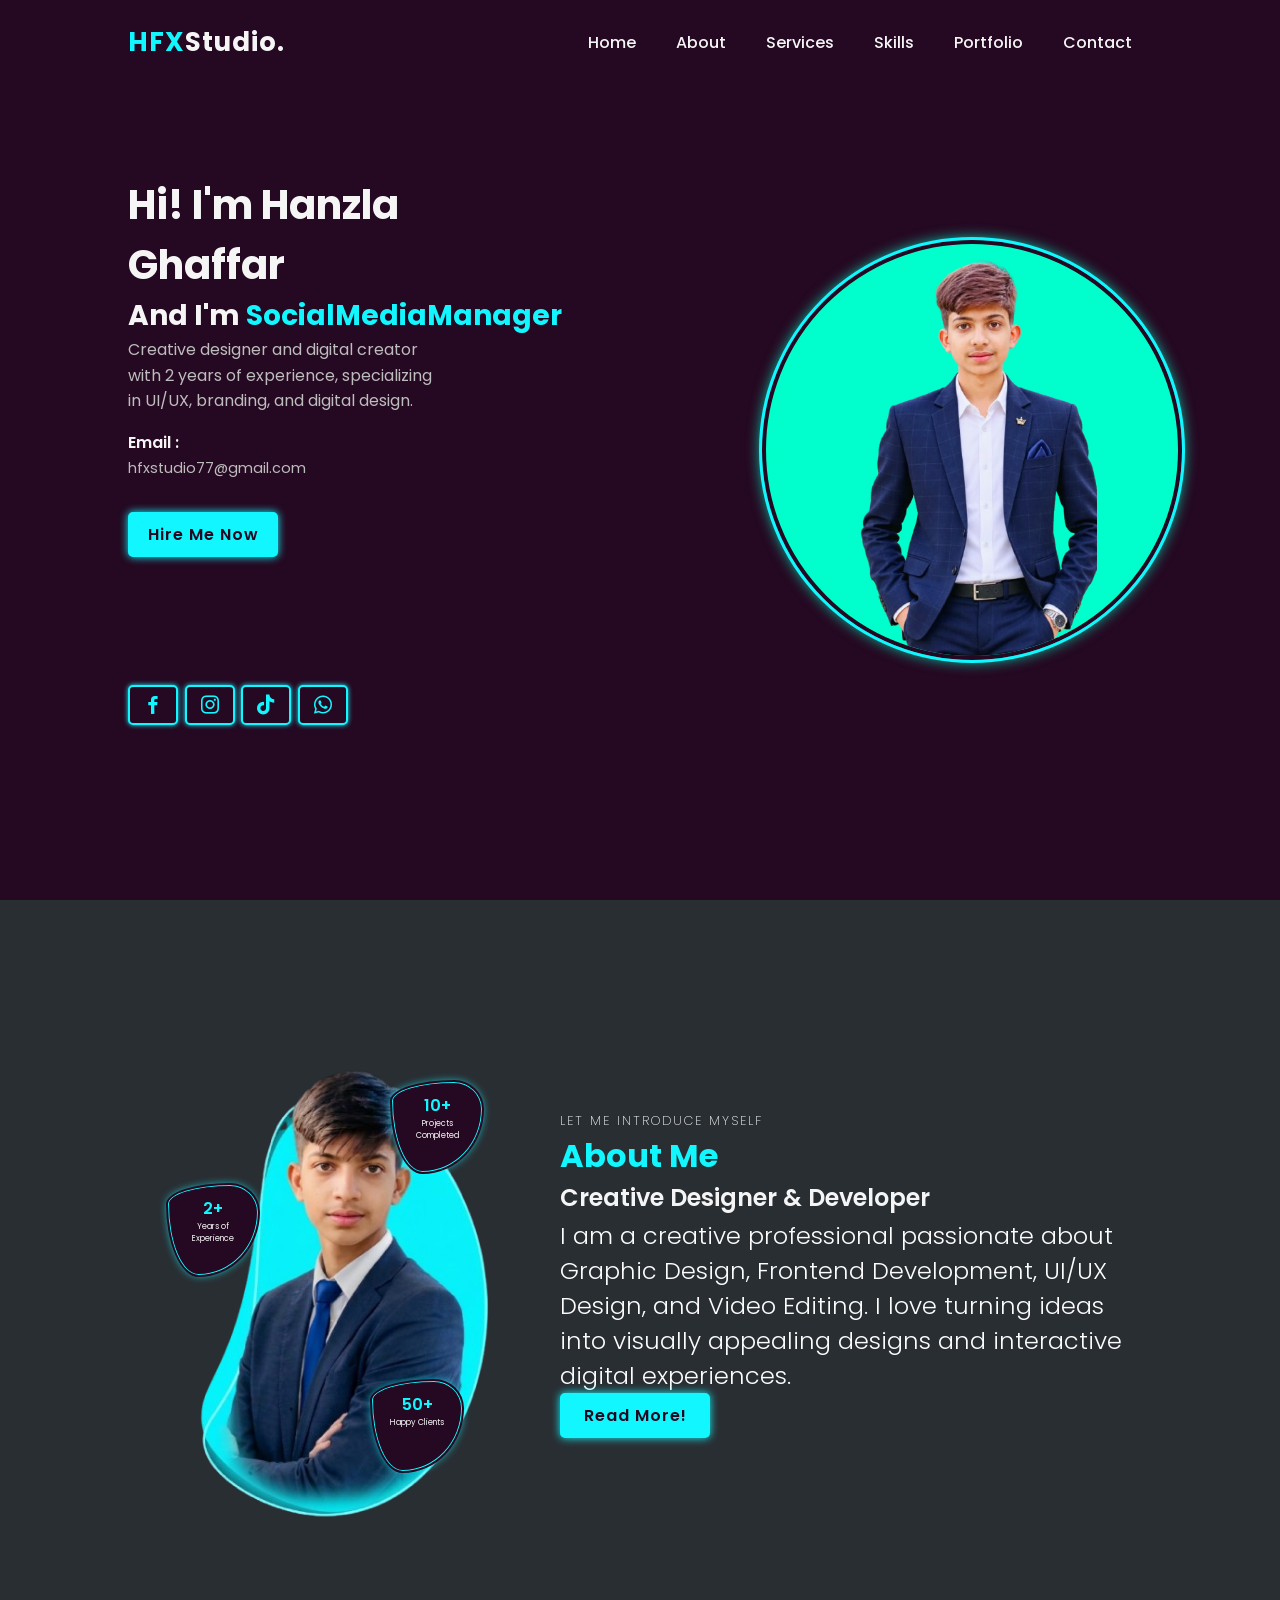
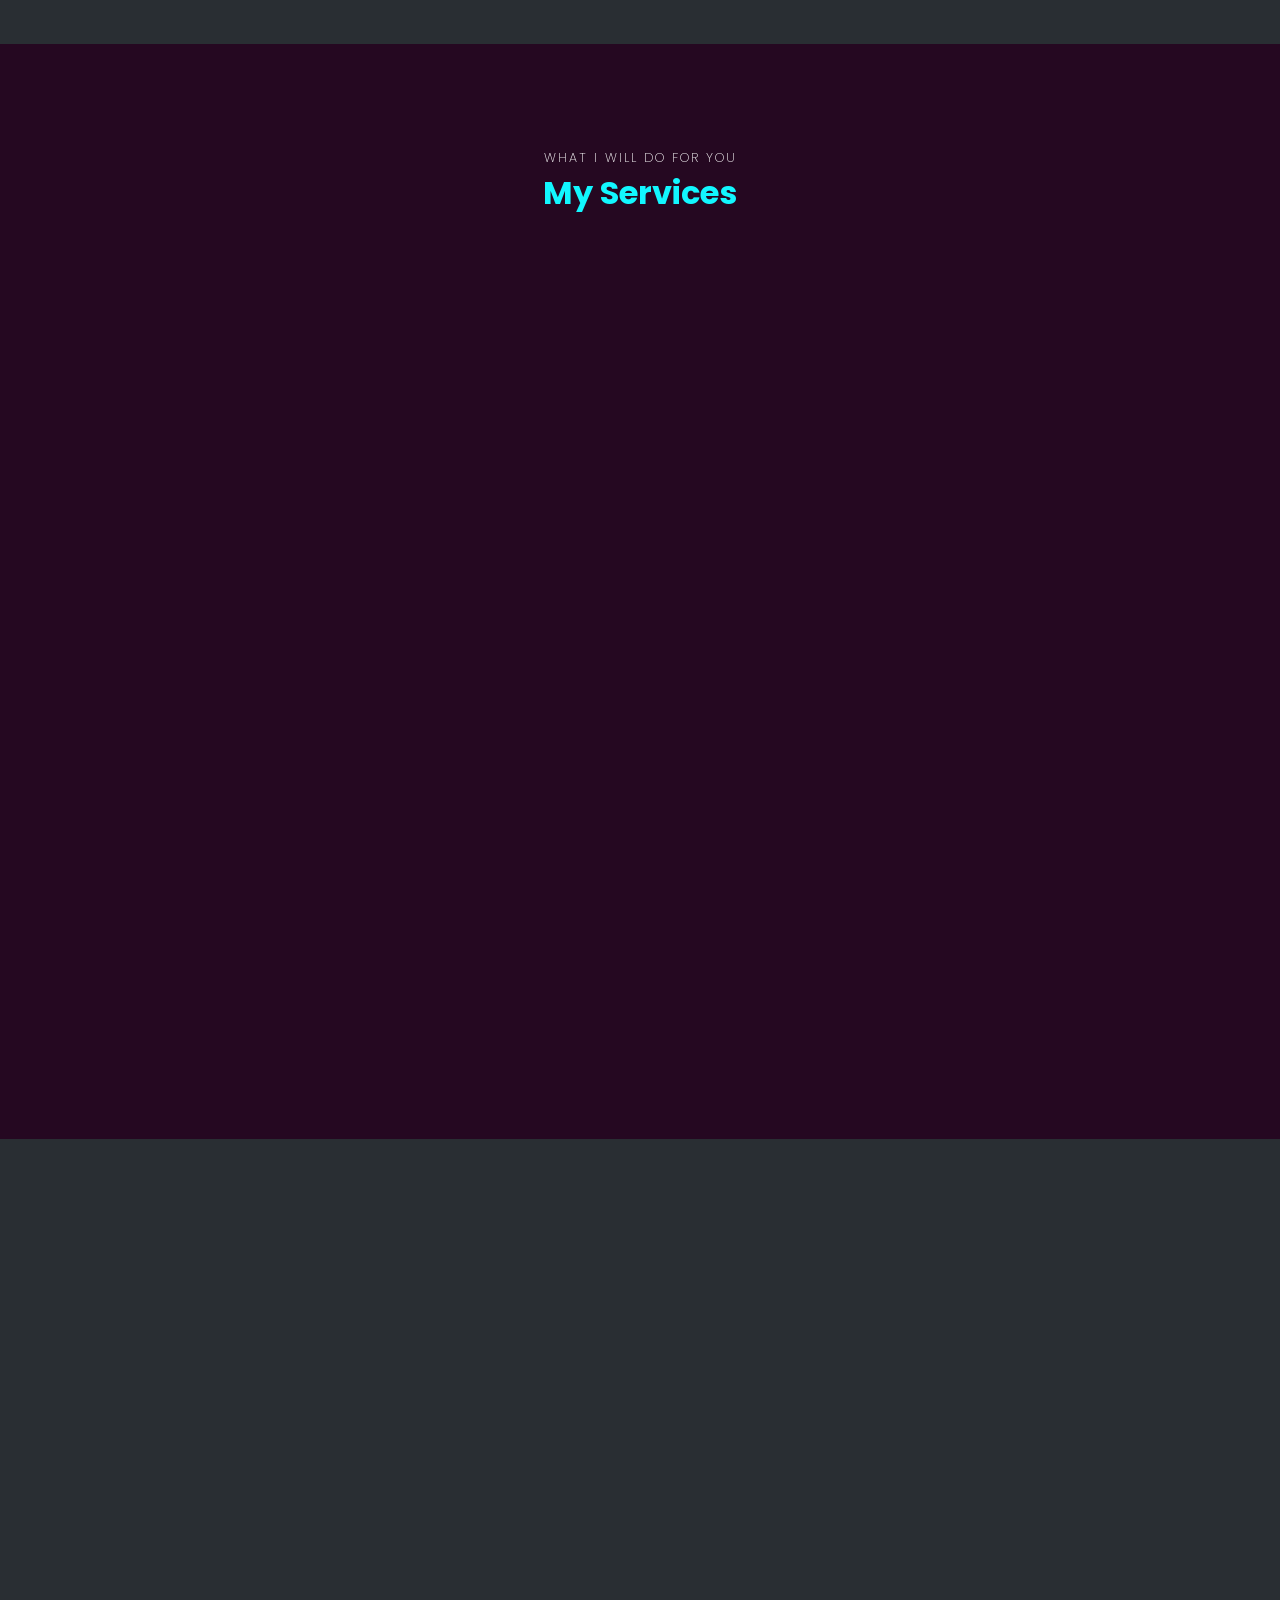
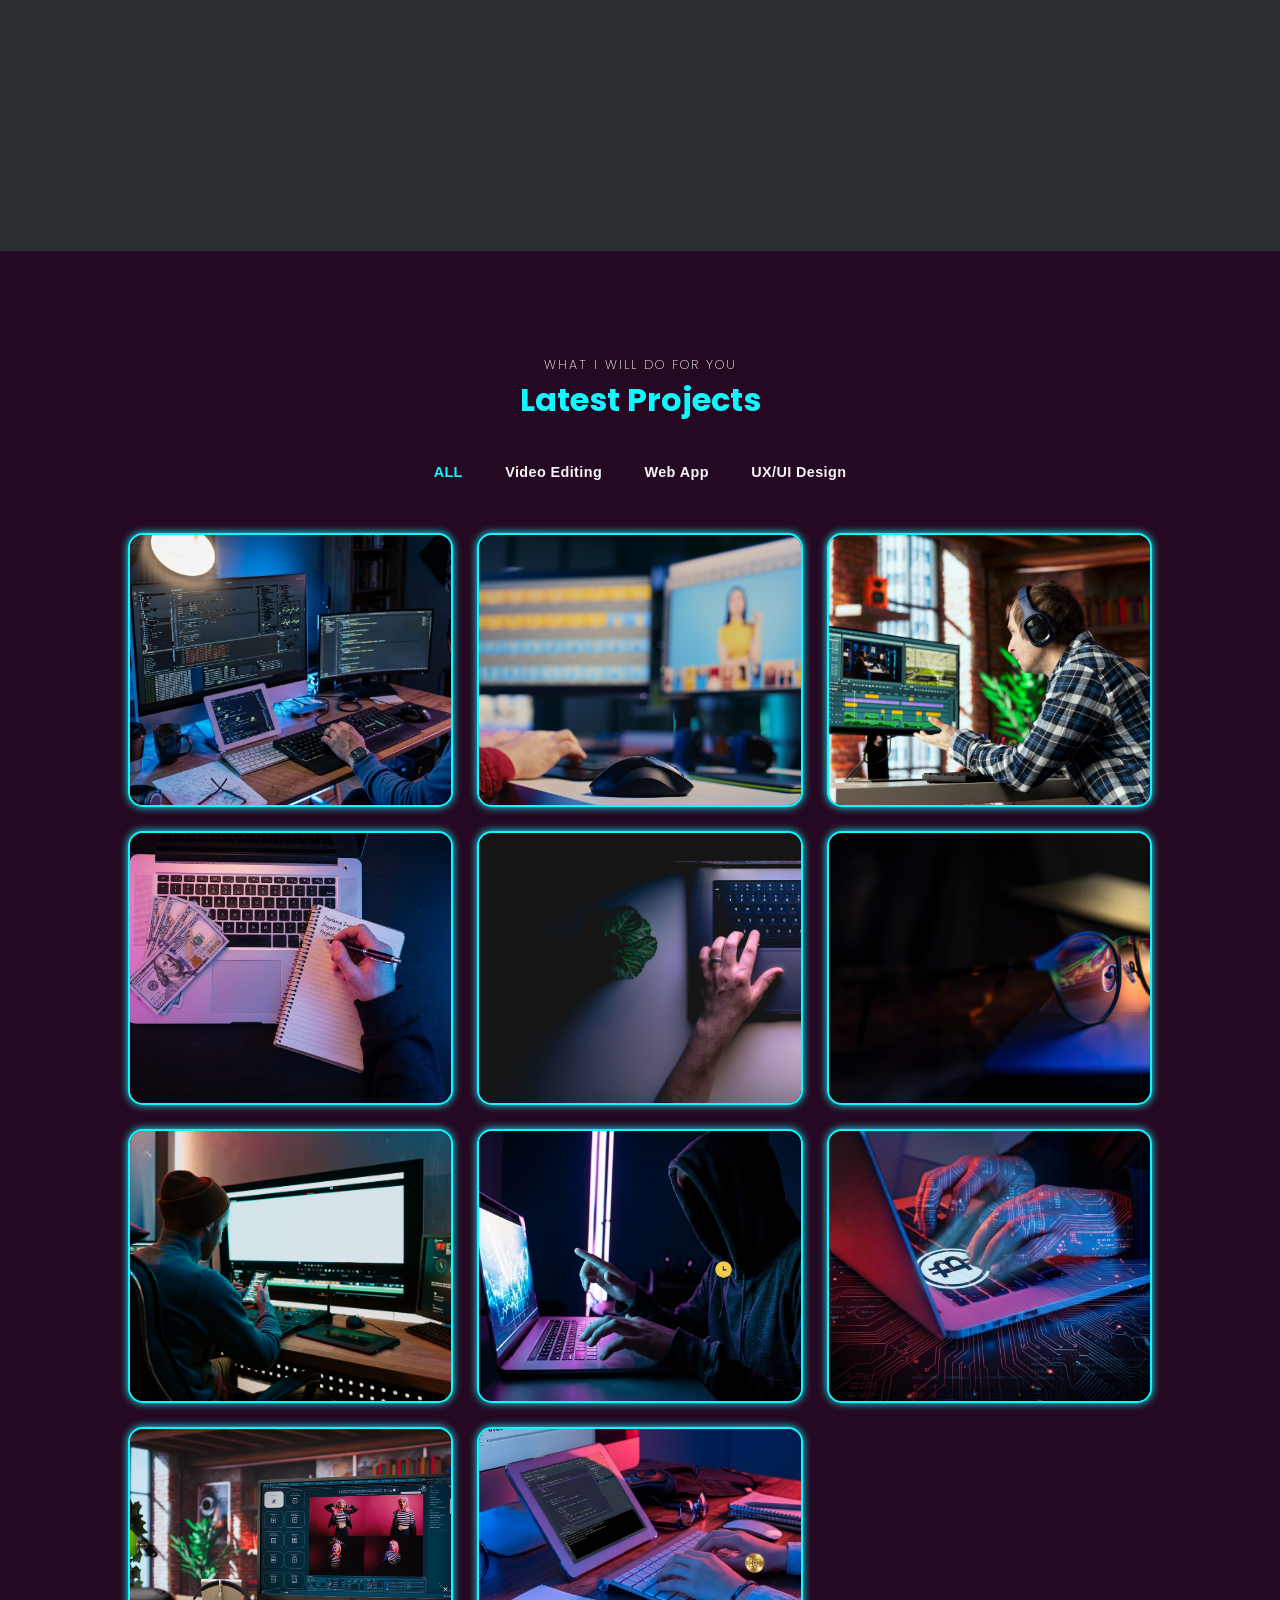
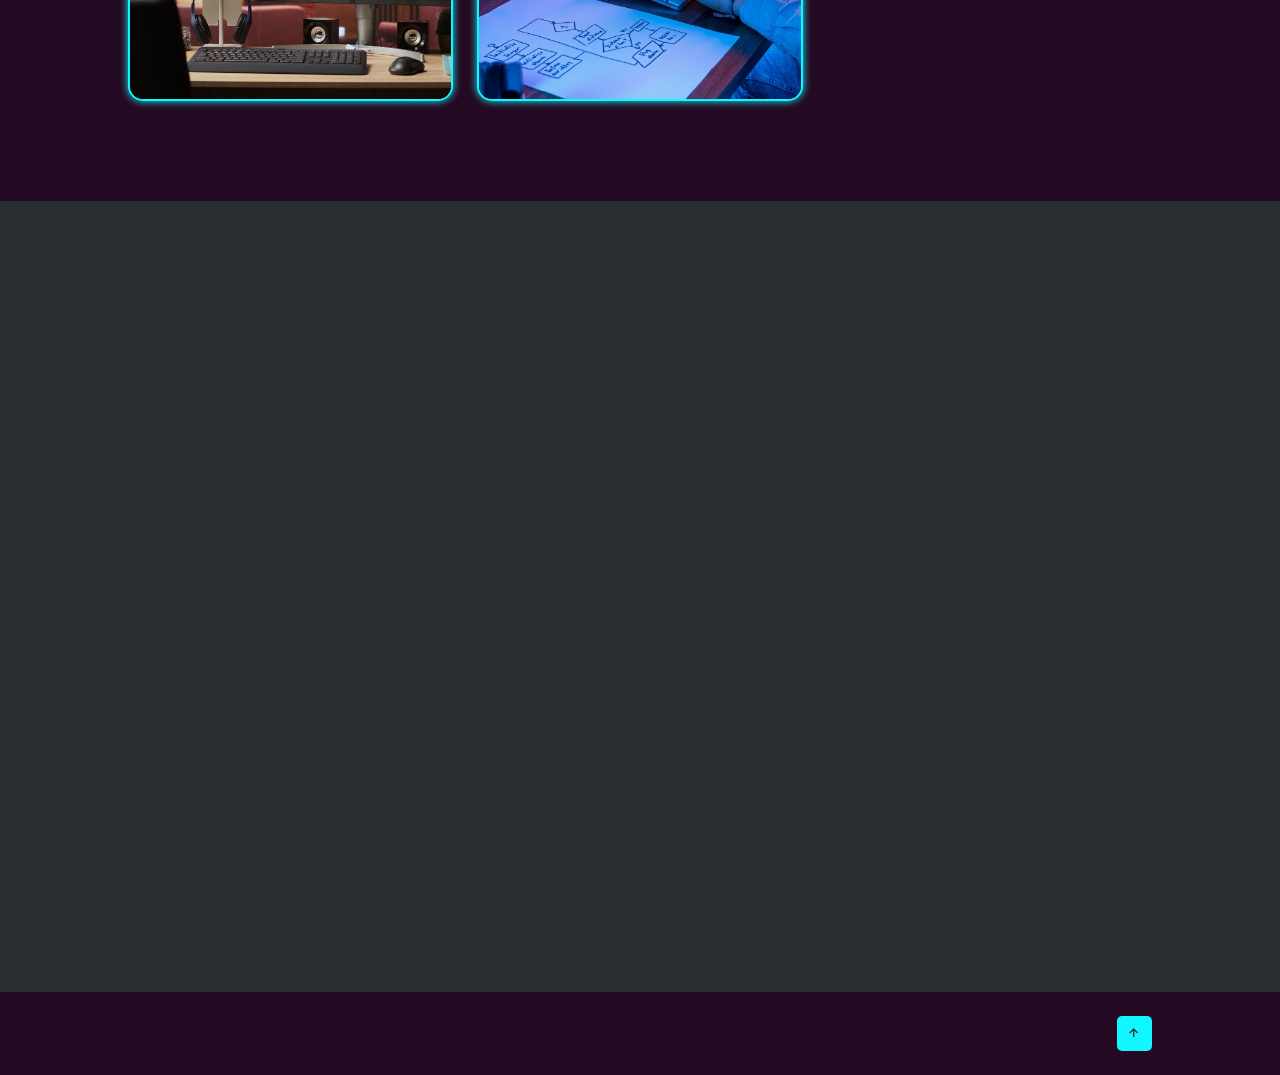
==== commit b6a9ac90: "Add files via upload" ====
--- a/index.html
+++ b/index.html
@@ -466,11 +466,11 @@
       hard work, dedication and achieving goals.
     </p>
 
-    <a href="video editing2.mp4"
-       target="_blank"
-       rel="noopener noreferrer">
-       <i class="bx bx-play"></i>
-    </a>
+    <a href="./video-editing2.mp4"
+   target="_blank"
+   rel="noopener noreferrer">
+   <i class="bx bx-play"></i>
+   </a>
    </div>
    </div>
 
--- a/style.css
+++ b/style.css
@@ -828,25 +828,56 @@
   color: var(--second-bg-color);
 }
 
-
-/* Parallax */
-.scroll-scale{
+/* =================================
+   SMOOTH WEBSITE REVEAL ANIMATIONS
+================================= */
+
+.scroll-scale,
+.scroll-bottom,
+.scroll-top {
     opacity: 0;
-    transform: scale(.9);
-    transition: all 2s;
-}
-
-.scroll-bottom{
-  opacity: 0;
-  transform: translateY(300px);
-  transition: 3s;
-}
-
-.scroll-top{
-  opacity: 0;
-  transform: translateY(-300px);
-  transition: 3s;
-}
+    transition:
+        opacity 0.8s ease,
+        transform 0.8s cubic-bezier(0.22, 1, 0.36, 1);
+
+    will-change: opacity, transform;
+}
+
+.scroll-scale {
+    transform: scale(0.94);
+}
+
+.scroll-bottom {
+    transform: translateY(45px);
+}
+
+.scroll-top {
+    transform: translateY(-45px);
+}
+
+.show-items {
+    opacity: 1;
+    transform: translate(0, 0) scale(1);
+}
+
+/* Accessibility */
+
+@media (prefers-reduced-motion: reduce) {
+    .scroll-scale,
+    .scroll-bottom,
+    .scroll-top {
+        opacity: 1;
+        transform: none;
+        transition: none;
+    }
+
+    .loading-screen,
+    .loading-content {
+        animation: none;
+        transition: none;
+    }
+}
+
 
 .show-items{
   opacity: 1;
@@ -1005,7 +1036,7 @@
     grid-template-columns: 1fr;
    }
    .home-image{
-    margin-bottom: 5rem;
+    margin-bottom: 10rem;
    }
 
    .liquid-shape{
@@ -1192,25 +1223,29 @@
 /* ================= LOADING SCREEN ================= */
 
 .loading-screen {
-    position: fixed;
-    inset: 0;
-    width: 100%;
-    height: 100vh;
-    background: #080808;
-
-    display: flex;
-    justify-content: center;
-    align-items: center;
-
-    z-index: 99999;
-
-    animation: screenFadeIn 0.8s ease forwards;
-}
-
+position: fixed;
+inset: 0;
+z-index: 99999;
+display: flex;
+align-items: center;
+justify-content: center;
+background: #0b0b0b;
+transition:
+    opacity 0.8s ease,
+    visibility 0.8s ease;
+}
+
+.loading-screen.hide {
+opacity: 0;
+visibility: hidden;
+pointer-events: none;
+}
 .loading-content {
-    width: 280px;
-    text-align: center;
-    animation: contentReveal 1s ease forwards;
+width: min(320px, 80%);
+display: flex;
+flex-direction: column;
+align-items: center;
+text-align: center;
 }
 
 /* HFXstudio Logo */
@@ -1798,4 +1833,184 @@
       0 0 20px rgba(18,247,255,0.6);
   }
 
-}+}
+
+
+/* =================================
+   SMOOTH LOADING SCREEN
+================================= */
+
+.loading-screen {
+    position: fixed;
+    inset: 0;
+    width: 100%;
+    height: 100vh;
+    height: 100dvh;
+    z-index: 999999;
+
+    display: flex;
+    align-items: center;
+    justify-content: center;
+
+    background: #0b0b0b;
+
+    opacity: 1;
+    visibility: visible;
+
+    transition:
+        opacity 0.8s ease,
+        visibility 0.8s ease;
+}
+
+.loading-screen.hide-loader {
+    opacity: 0;
+    visibility: hidden;
+    pointer-events: none;
+}
+
+.loading-content {
+    width: min(320px, 85%);
+    display: flex;
+    flex-direction: column;
+    align-items: center;
+    text-align: center;
+
+    animation: loaderAppear 0.8s ease both;
+}
+
+@keyframes loaderAppear {
+    from {
+        opacity: 0;
+        transform: translateY(20px) scale(0.96);
+    }
+
+    to {
+        opacity: 1;
+        transform: translateY(0) scale(1);
+    }
+}
+
+#hfx-text {
+    font-size: clamp(2.5rem, 7vw, 3.8rem);
+    font-weight: 700;
+    letter-spacing: 2px;
+    margin-bottom: 28px;
+    white-space: nowrap;
+}
+
+#hfx-text .hfx {
+    color: #12f7ff;
+    text-shadow: 0 0 12px rgba(18,247,255,0.5);
+}
+
+#hfx-text .studio {
+    color: #fff;
+}
+
+.loading-line {
+    width: 100%;
+    height: 4px;
+    background: rgba(255,255,255,0.12);
+    border-radius: 20px;
+    overflow: hidden;
+}
+
+.loading-line span {
+    display: block;
+    width: 0;
+    height: 100%;
+    background: #12f7ff;
+    border-radius: 20px;
+    box-shadow: 0 0 12px #12f7ff;
+
+    animation: loadingFill 2.2s ease forwards;
+}
+
+@keyframes loadingFill {
+    from {
+        width: 0;
+    }
+
+    to {
+        width: 100%;
+    }
+}
+
+.loading-content p {
+    color: #aaa;
+    font-size: 13px;
+    letter-spacing: 4px;
+    text-transform: uppercase;
+    margin-top: 18px;
+
+    animation: textPulse 1.5s ease-in-out infinite;
+}
+
+@keyframes textPulse {
+    0%, 100% {
+        opacity: 0.5;
+    }
+
+    50% {
+        opacity: 1;
+    }
+}
+
+/* Mobile loader */
+
+@media(max-width: 768px) {
+    .loading-content {
+        width: 80%;
+        max-width: 280px;
+    }
+
+    #hfx-text {
+        font-size: 2.8rem;
+    }
+
+    .loading-line {
+        height: 4px;
+    }
+}
+
+
+/* =================================
+   MOBILE SMOOTHNESS FIX
+================================= */
+
+@media (max-width: 768px) {
+
+    html {
+        scroll-behavior: smooth;
+    }
+
+    section {
+        scroll-margin-top: 75px;
+    }
+
+    .skill-main {
+        grid-template-columns: 1fr;
+        gap: 25px;
+    }
+
+    .professional {
+        grid-template-columns: repeat(2, minmax(0, 1fr));
+    }
+
+    .home-image {
+        margin-left: 0;
+        display: flex;
+        justify-content: center;
+    }
+
+    .home {
+        gap: 2rem;
+    }
+
+    .scroll-scale,
+    .scroll-bottom,
+    .scroll-top {
+        transition-duration: 0.7s;
+    }
+
+}
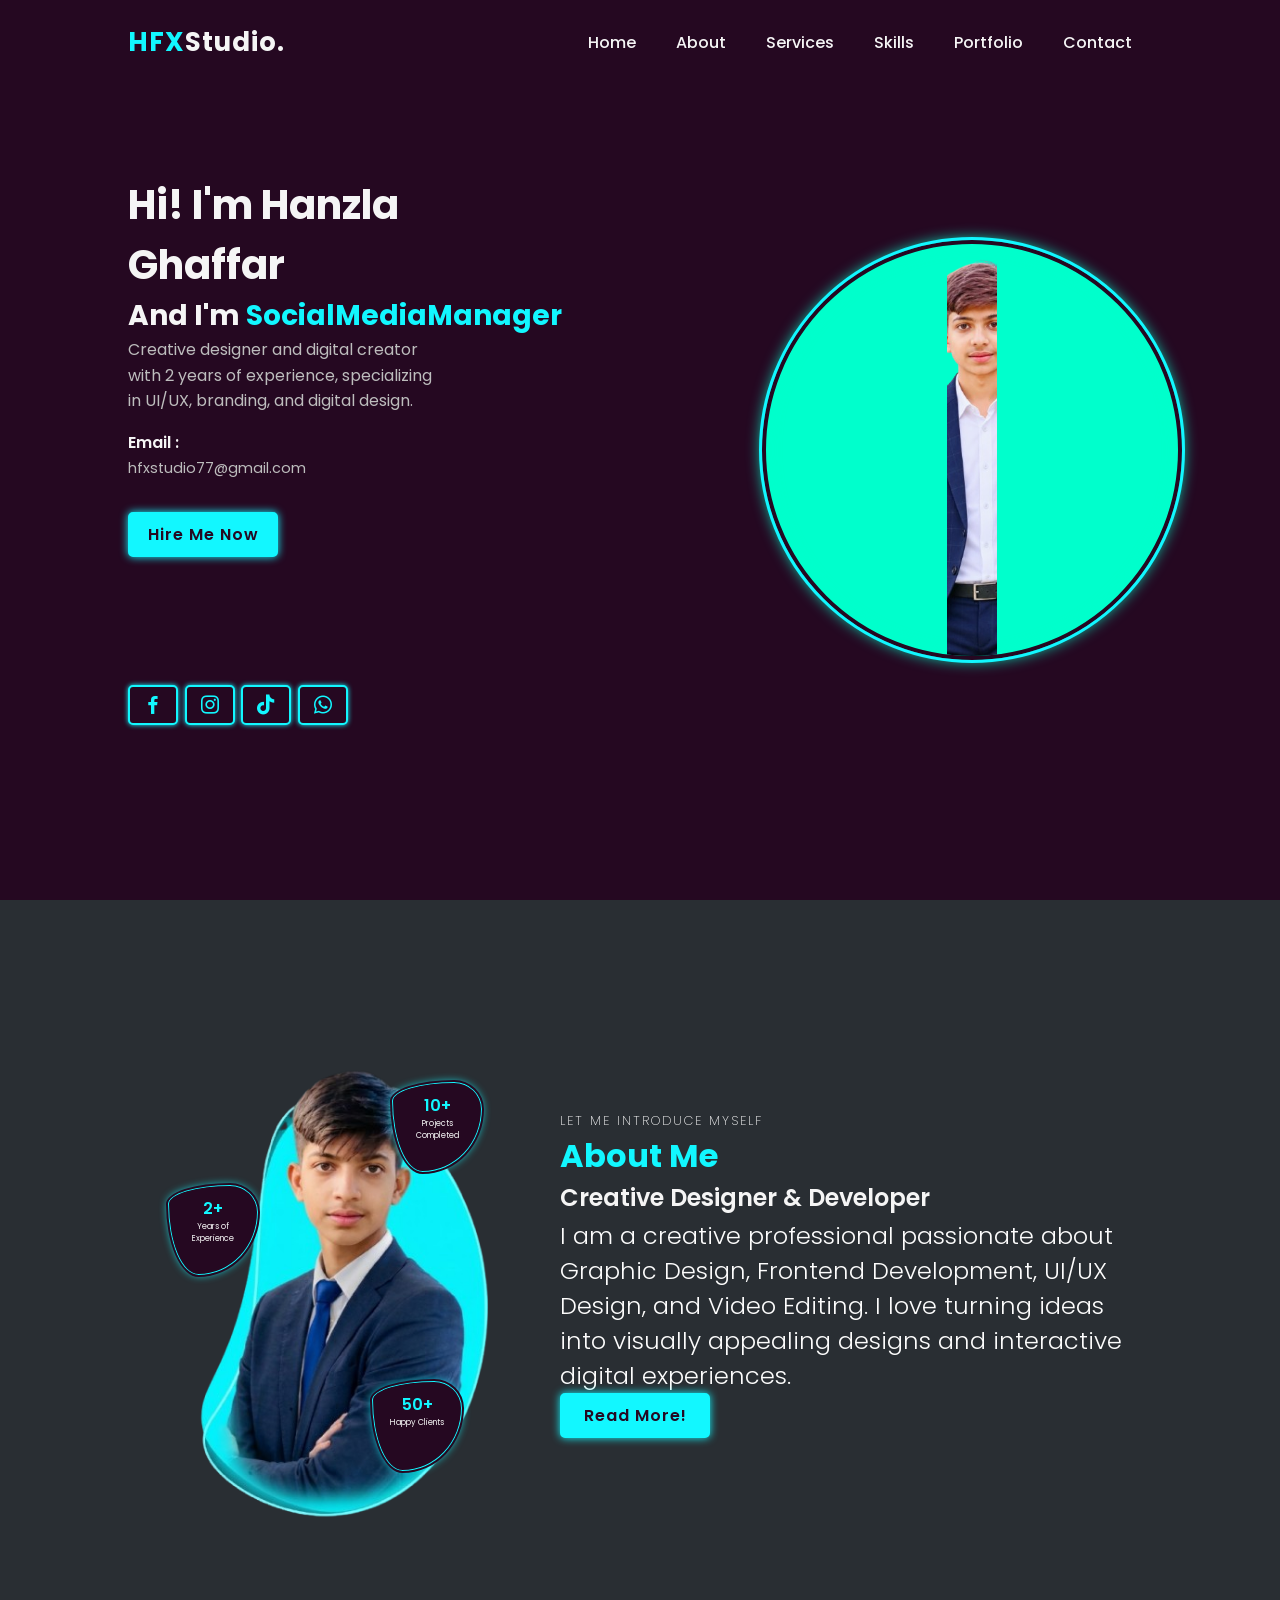
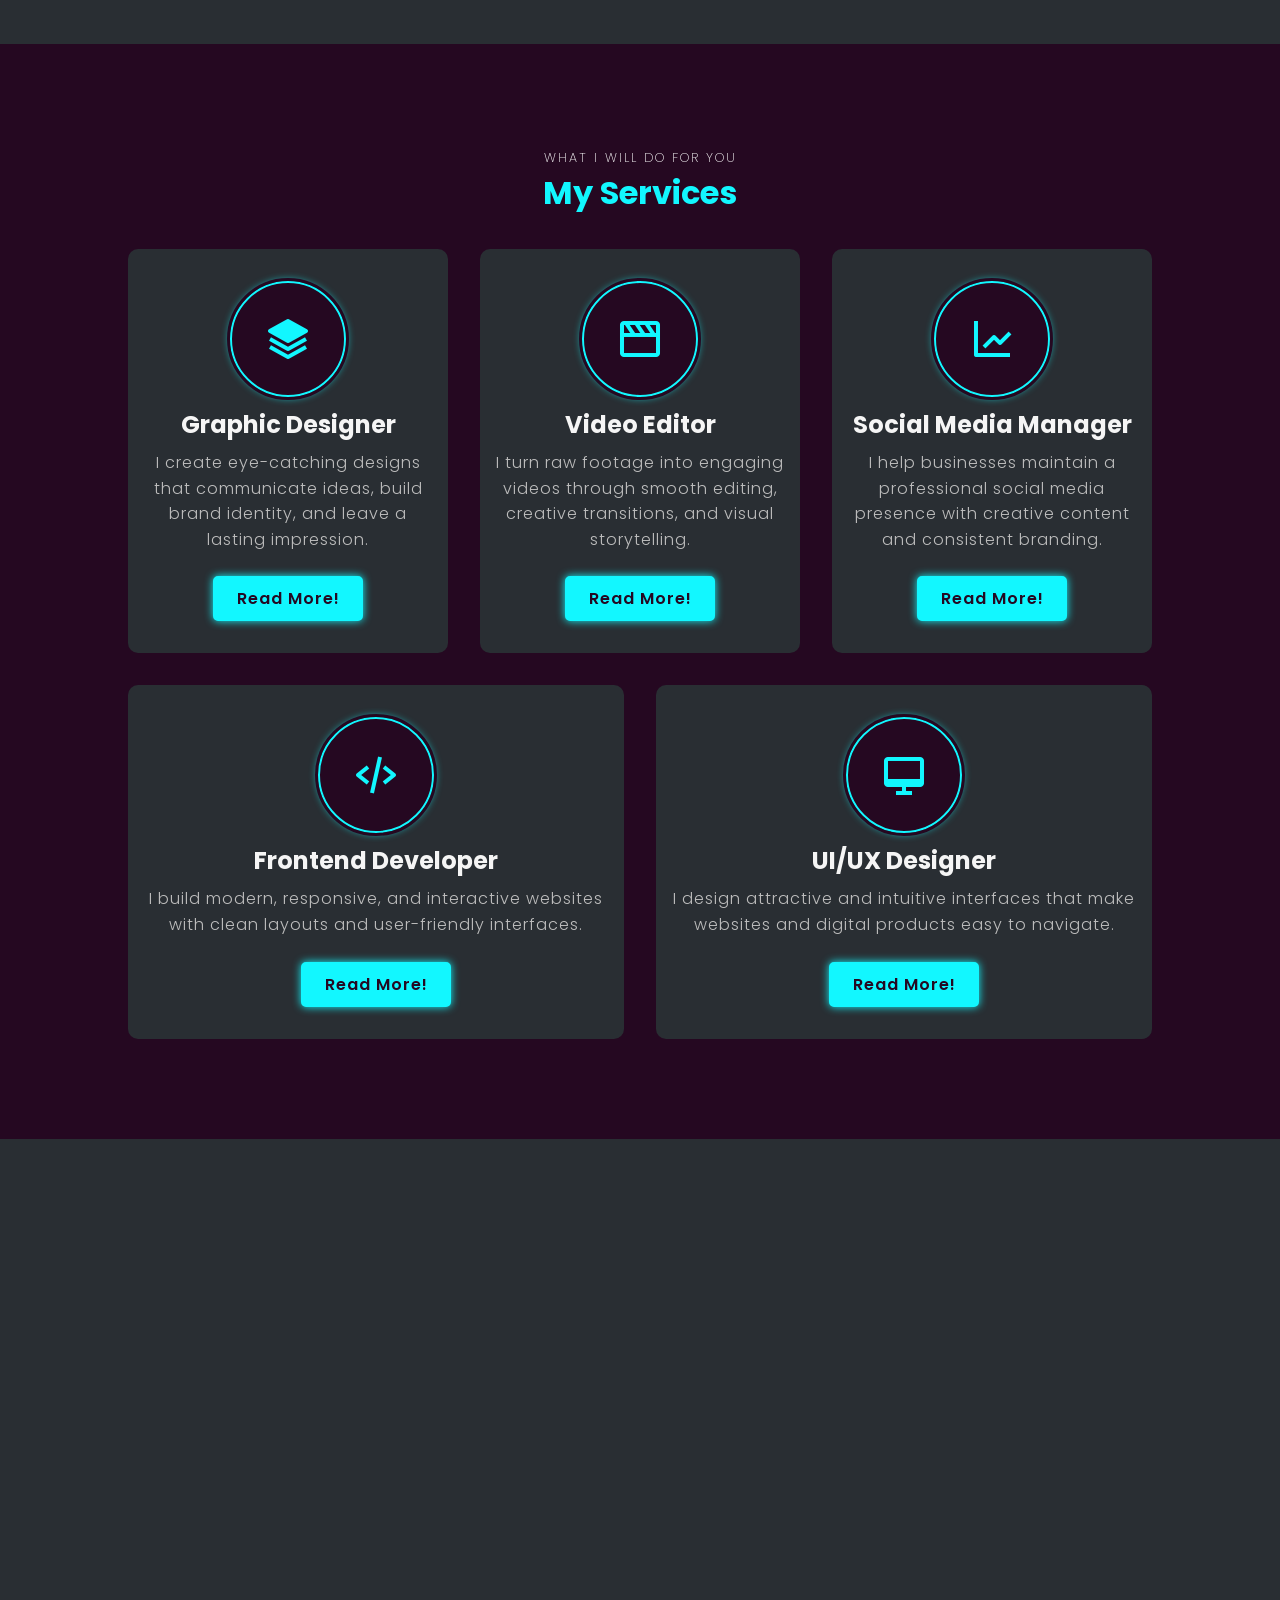
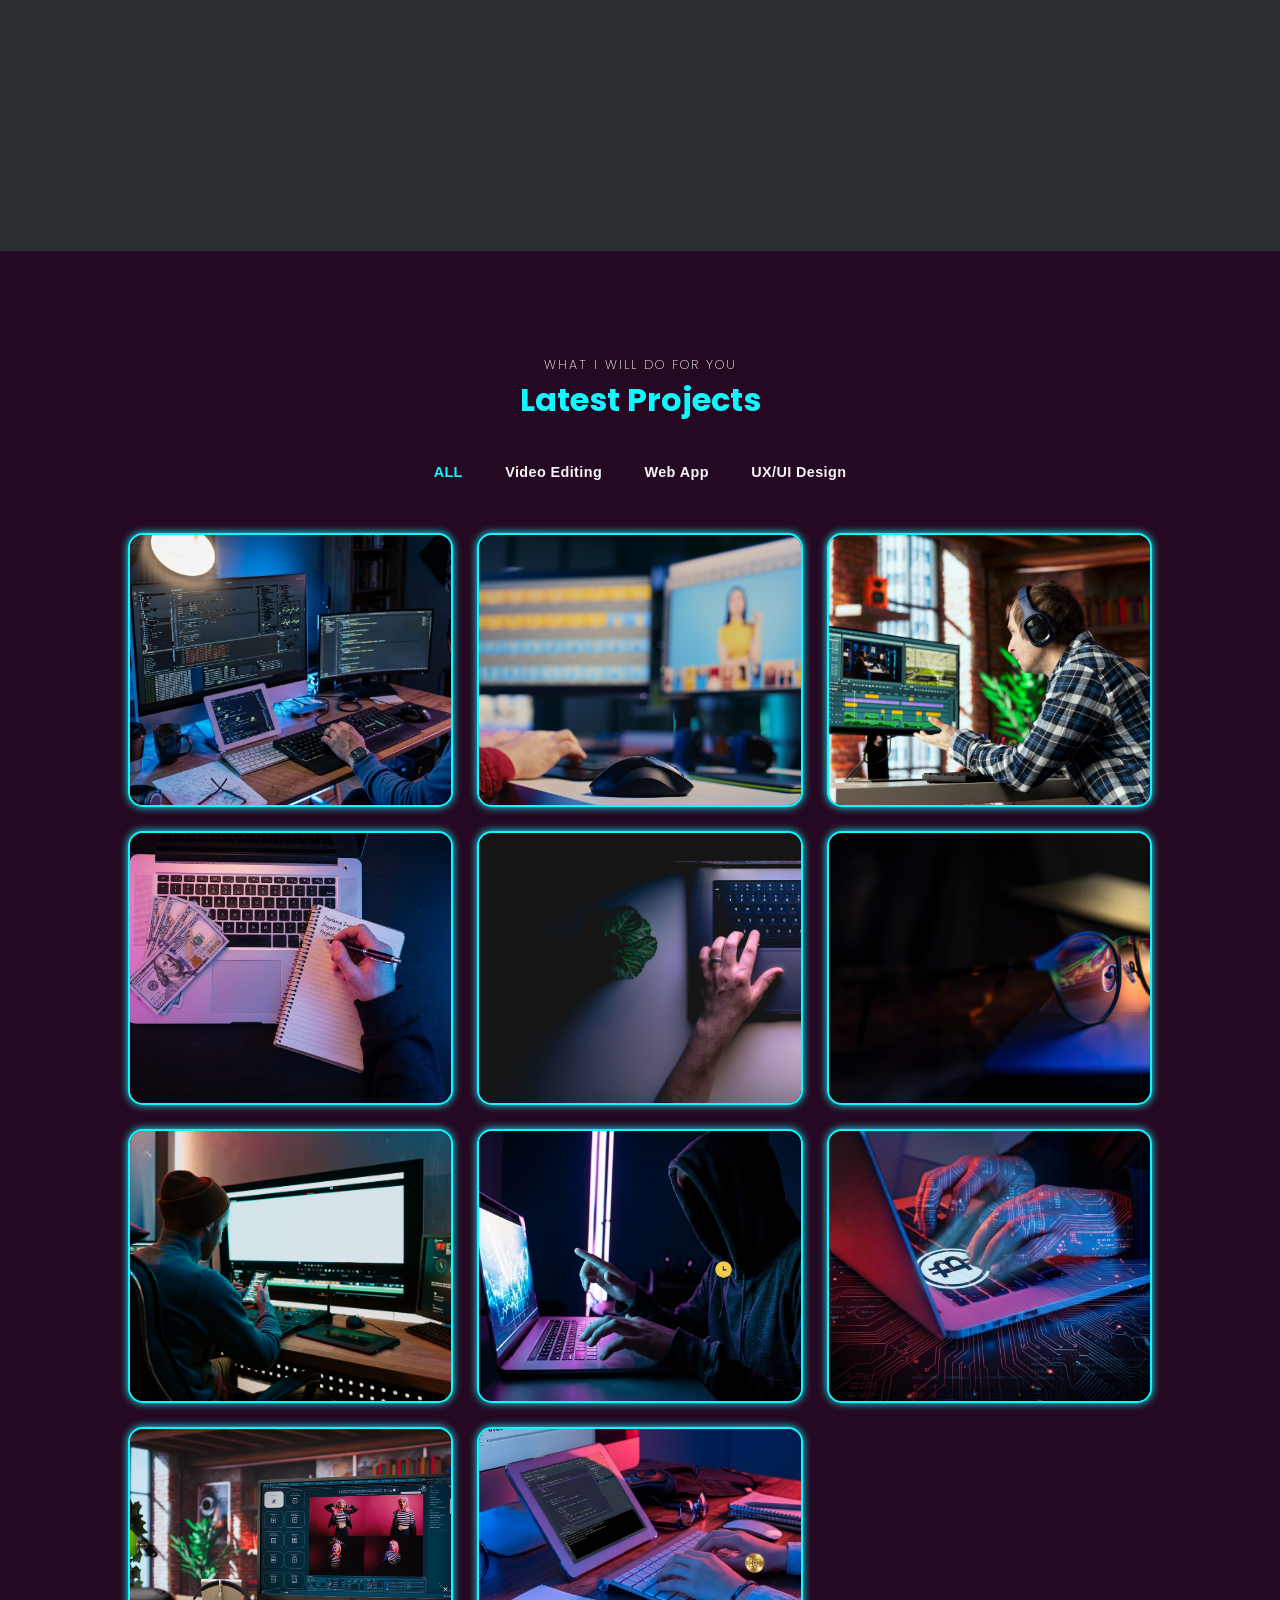
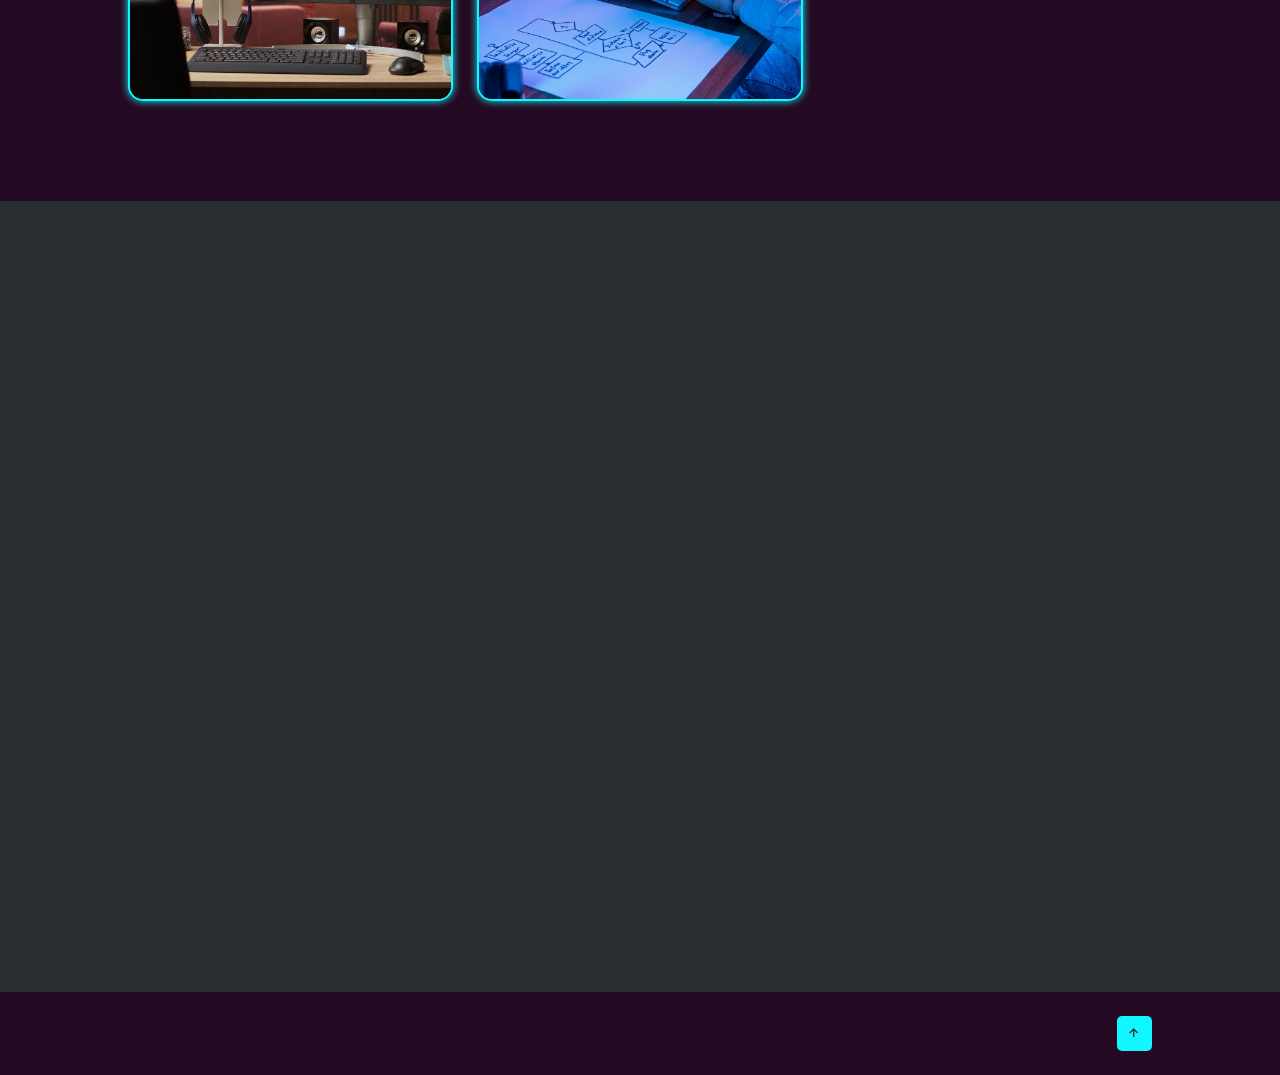
==== commit 16eff561: "Add files via upload" ====
--- a/index.html
+++ b/index.html
@@ -83,7 +83,7 @@
 
           
 <div class="social-icons">
-  <a href="https://www.facebook.com/share/1Defzu2i12/"
+  <a href="https://www.facebook.com/hanzlaghafar1"
    target="_blank"
    rel="noopener noreferrer">
    <i class="bx bxl-facebook"></i>
@@ -95,7 +95,7 @@
     <i class="bx bxl-instagram"></i>
   </a>
 
-        <a href="https://www.tiktok.com/@hanzla_king333?_r=1&_t=ZS-9B9dBKUmpwT"
+        <a href="https://www.tiktok.com/@hanzlaghafar109?is_from_webapp=1&sender_device=pc"
    target="_blank"
    rel="noopener noreferrer">
    <i class="bx bxl-tiktok"></i>
--- a/style.css
+++ b/style.css
@@ -328,7 +328,7 @@
 .img-box img{
   width: 100%;
   height: 100%;
-  max-width: 250px;
+  max-width: 50px;
   object-fit: cover;
 }
 
@@ -2014,3 +2014,35 @@
     }
 
 }
+
+.loading-screen {
+    position: fixed;
+    inset: 0;
+    z-index: 999999;
+    transition: transform 0.85s ease,
+                opacity 0.85s ease,
+                visibility 0.85s ease;
+}
+
+.loading-screen.hide-loader {
+    transform: translateY(-100%);
+    opacity: 0;
+    visibility: hidden;
+    pointer-events: none;
+}
+
+/* Fix profile picture cropping */
+.neon-glow-frame {
+    display: flex;
+    justify-content: center;
+    align-items: center;
+    overflow: hidden;
+    background: #00ffcc;
+}
+
+.neon-glow-frame .profile-img {
+    width: 100%;
+    height: 100%;
+    object-fit: contain;
+    object-position: center center;
+}
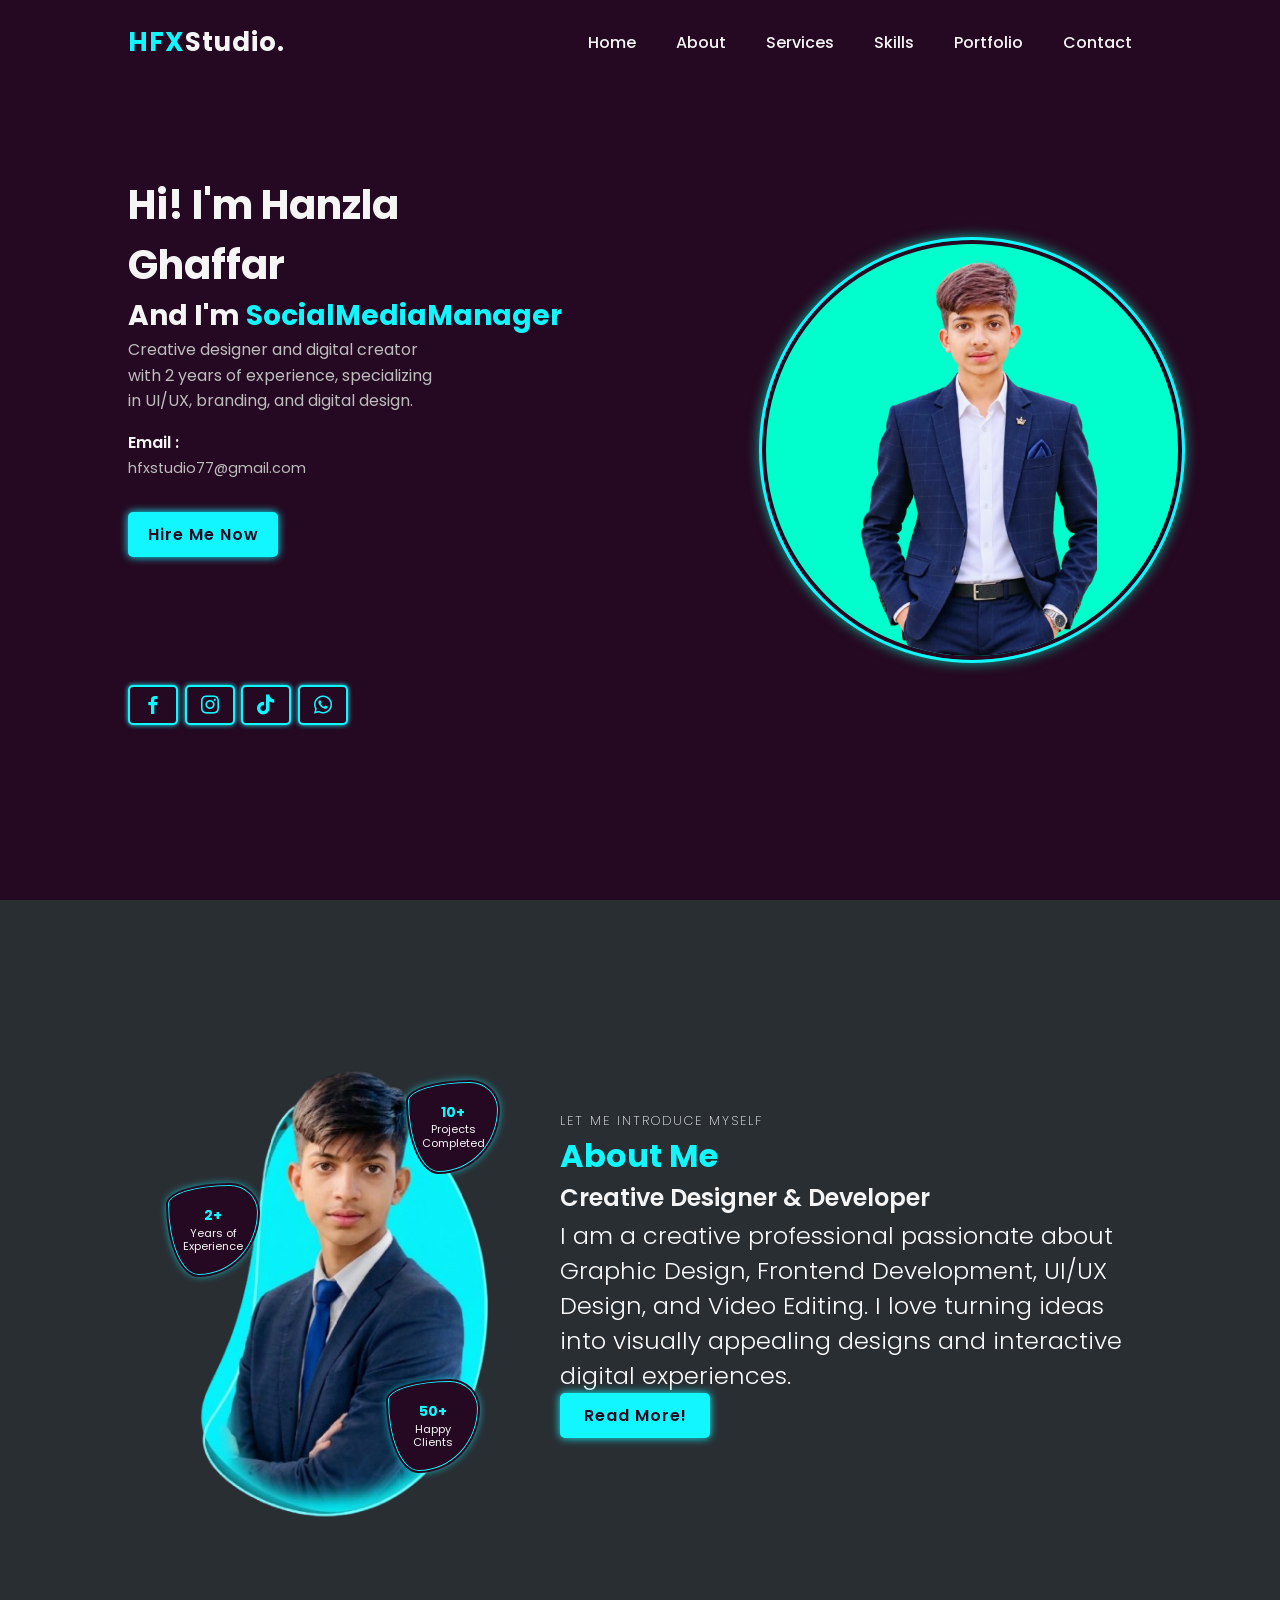
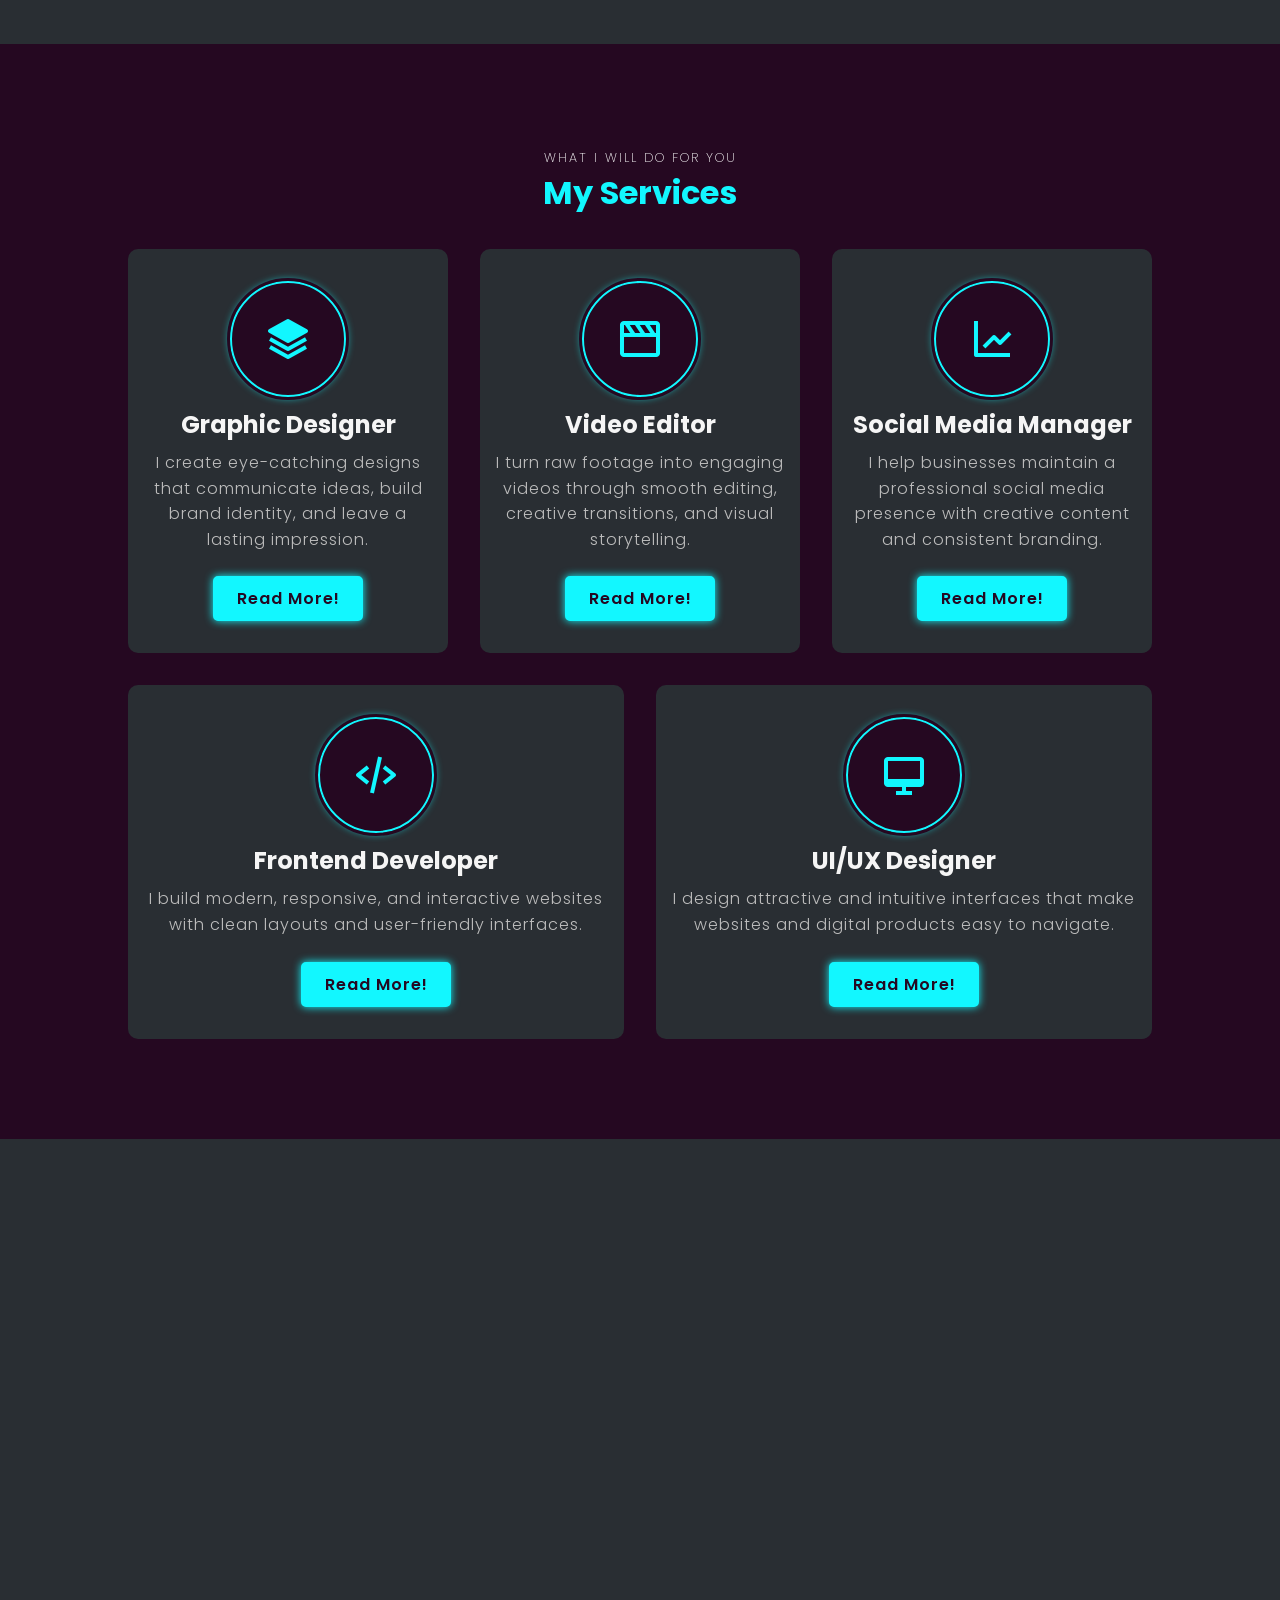
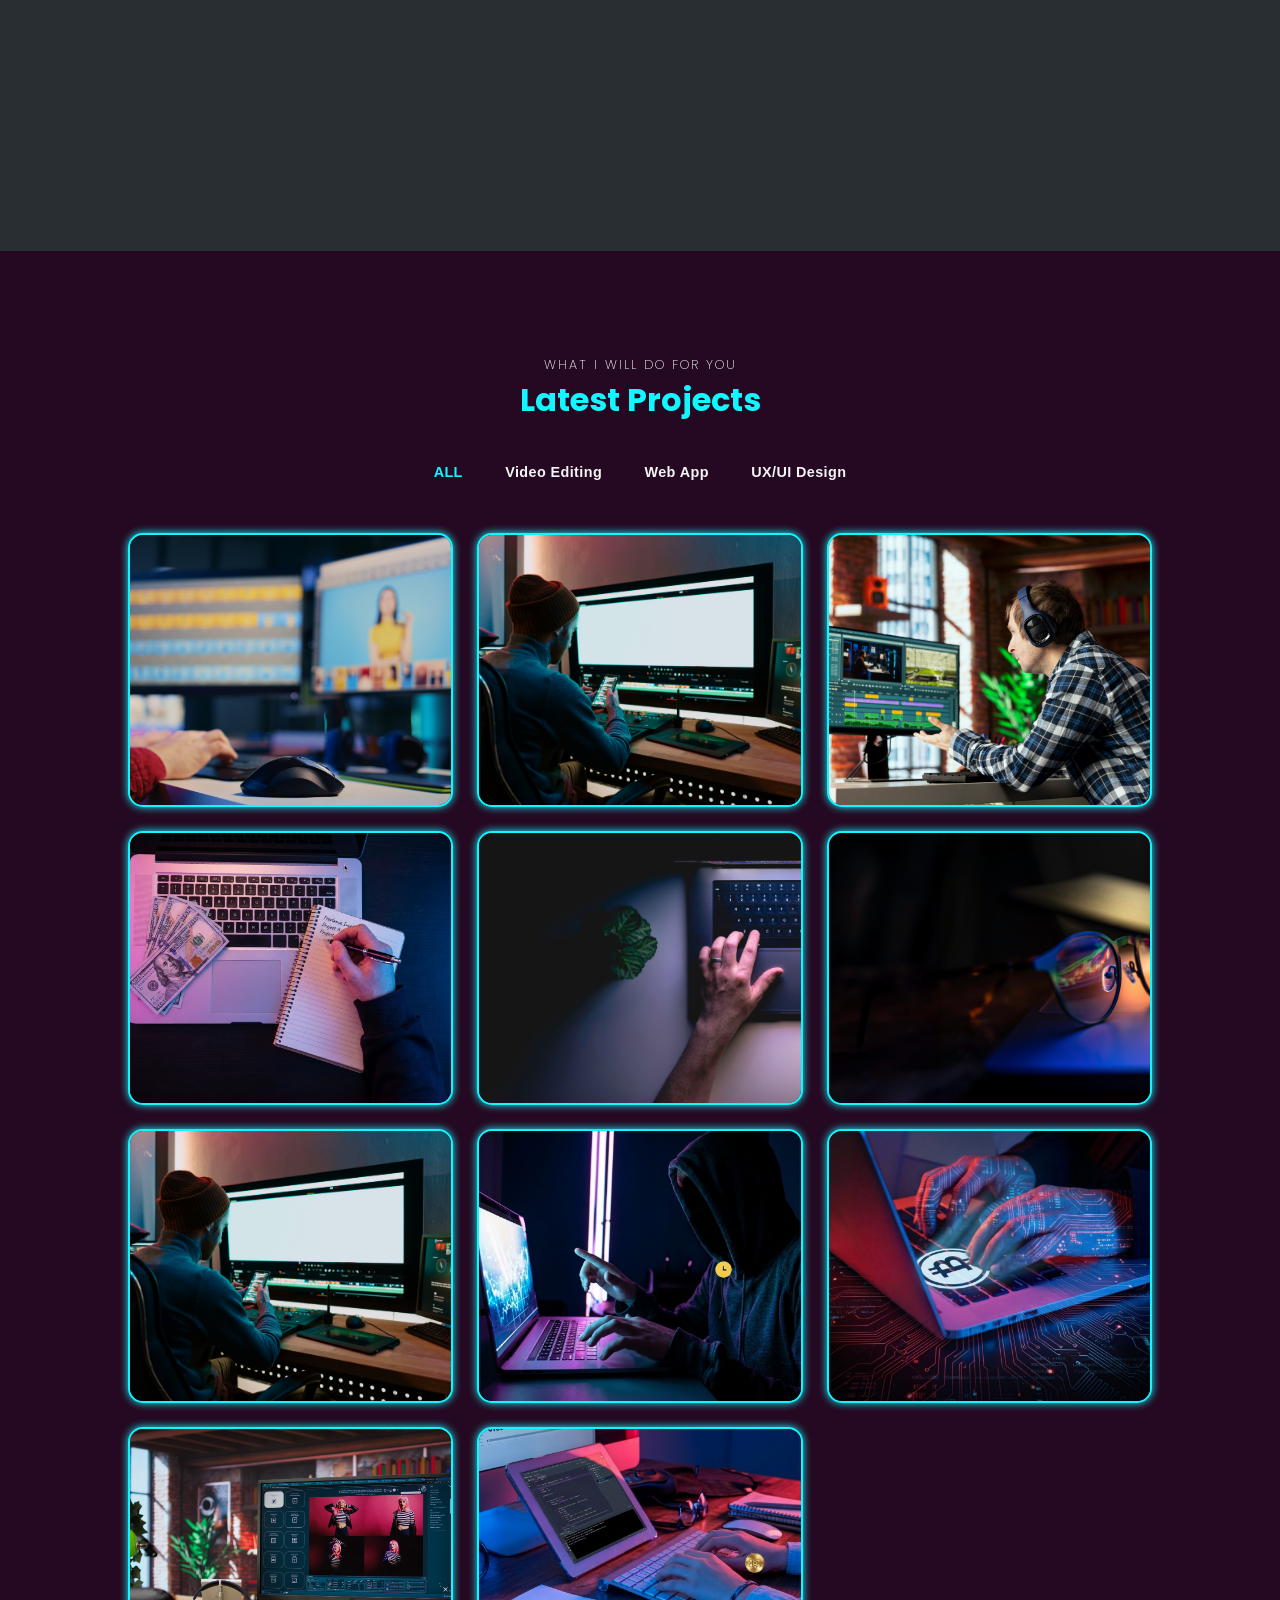
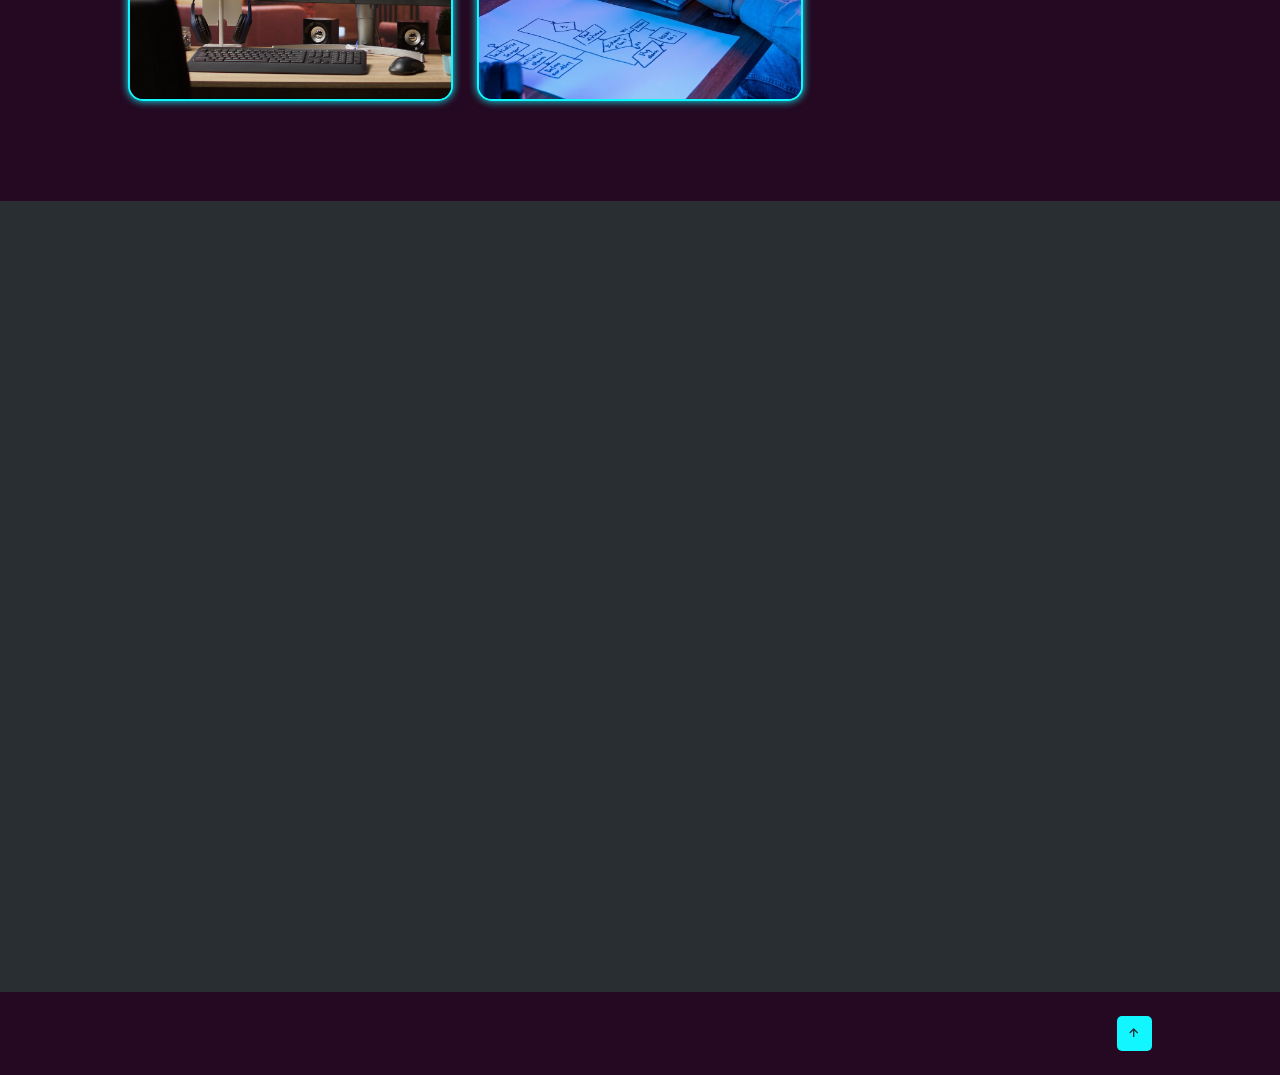
==== commit 9639a39a: "Add files via upload" ====
--- a/index.html
+++ b/index.html
@@ -452,36 +452,37 @@
 
   <div class="portfolio-gallery">
 
-   <div class="port-box mix inter">
-    <div class="port-image">
-    <img src="img1.jpeg"
-         alt="Motivational video about success">
-  </div>
-
-  <div class="port-content">
-    <h3>Success Motivation</h3>
-
-    <p>
-      A motivational video edit about success,
-      hard work, dedication and achieving goals.
-    </p>
-
-    <a href="./video-editing2.mp4"
-   target="_blank"
-   rel="noopener noreferrer">
-   <i class="bx bx-play"></i>
-   </a>
-   </div>
-   </div>
-
-   <div class="port-box mix inter">
+   
+     <div class="port-box mix inter">
     <div class="port-image">
     <img src="banner-1.jpg"
          alt="Motivational video about success">
   </div>
 
   <div class="port-content">
-    <h3>Aura</h3>
+    <h3>What is Success?</h3>
+
+    <p>
+      A video made on definition of success.
+    </p>
+
+    <a href="video editing2.mp4"
+       target="_blank"
+       rel="noopener noreferrer">
+       <i class="bx bx-play"></i>
+    </a>
+   </div>
+   </div>
+
+   
+     <div class="port-box mix inter">
+    <div class="port-image">
+    <img src="banner-2.jpg"
+         alt="Motivational video about success">
+  </div>
+
+  <div class="port-content">
+    <h3>Self Intro Video</h3>
 
     <p>
       A self intro video based on my core skills.
@@ -494,6 +495,7 @@
     </a>
    </div>
    </div>
+   
 
      <div class="port-box mix inter">
     <div class="port-image">
@@ -551,7 +553,7 @@
       with attractive colors and typography.
     </p>
 
-    <a href="05_social_media_campaign.jpg"
+    <a href="social media-campaign.jpg"
        target="_blank">
        <i class="bx bx-link-external"></i>
     </a>
@@ -633,7 +635,7 @@
       A creative UI/UX design showcasing modern layouts,
       attractive visuals and user-friendly design.
     </p>
-    <a href="09_mobile_app_ui.jpg" target="_blank">
+    <a href="uxui-design.png" target="_blank">
       <i class="bx bx-link-external"></i>
     </a>
    </div>
@@ -651,7 +653,7 @@
       A modern Landing page designed with clean layouts,
       organized data sections and user-friendly navigation.
     </p>
-    <a href= "08_business_landing_page.jpg"
+    <a href= "landing-page.png"
        target="_blank"
        rel="noopener noreferrer">
       <i class="bx bx-link-external"></i>
@@ -671,7 +673,7 @@
       A modern dashboard interface designed with clean layouts,
       organized data sections and user-friendly navigation.
     </p>
-    <a href= "10_dashboard_ui.jpg"
+    <a href= "dashboard.jpg"
        target="_blank"
        rel="noopener noreferrer">
       <i class="bx bx-link-external"></i>
--- a/style.css
+++ b/style.css
@@ -325,13 +325,14 @@
   overflow: hidden;
 }
 
-.img-box img{
+.img-box img {
+  display: block;
   width: 100%;
   height: 100%;
-  max-width: 50px;
+  max-width: 250px;
   object-fit: cover;
-}
-
+  object-position: center top;
+}
 
 .image-frame-container{
   display: flex;
@@ -1071,9 +1072,7 @@
   .img-about img{
     width: 300px;
   }
-  .info-about1,.info-about2,.info-about3{
-    display: none;
-  }
+  
   .img-about p{
     font-size: 1rem;
   }
@@ -2031,18 +2030,636 @@
     pointer-events: none;
 }
 
-/* Fix profile picture cropping */
-.neon-glow-frame {
+
+/* =================================
+   MOBILE IMAGE FIXES ONLY
+   Desktop layout remains unchanged
+================================= */
+
+@media screen and (max-width: 768px) {
+
+    /* Header profile image */
+    .home-image {
+        width: 100%;
+        margin-left: 0;
+        display: flex;
+        justify-content: center;
+        align-items: center;
+    }
+
+    .neon-glow-frame {
+        width: min(78vw, 320px);
+        height: min(78vw, 320px);
+        flex-shrink: 0;
+    }
+
+    .img-box img {
+        width: 100%;
+        height: 100%;
+        max-width: none;
+        object-fit: cover;
+        object-position: center top;
+    }
+
+    /* About image and blob frames */
+    .about .img-about {
+        width: 100%;
+        max-width: 400px;
+        margin: 0 auto;
+        position: relative;
+    }
+
+    .about .img-about img {
+        display: block;
+        width: 100%;
+        max-width: 350px;
+        height: auto;
+        margin: 0 auto;
+    }
+
+    .info-about1,
+    .info-about2,
+    .info-about3 {
+        display: block;
+        width: 75px;
+        height: 75px;
+        font-size: .5rem;
+        padding: 7px;
+        z-index: 100;
+    }
+
+    .info-about1 {
+        left: 2%;
+        top: 35%;
+    }
+
+    .info-about2 {
+        left: auto;
+        right: 2%;
+        top: 12%;
+    }
+
+    .info-about3 {
+        left: auto;
+        right: 5%;
+        top: 72%;
+    }
+}
+
+/* Extra small phones */
+@media screen and (max-width: 420px) {
+
+    .neon-glow-frame {
+        width: 78vw;
+        height: 78vw;
+        max-width: 280px;
+        max-height: 280px;
+    }
+
+    .about .img-about img {
+        max-width: 280px;
+    }
+
+    .info-about1,
+    .info-about2,
+    .info-about3 {
+        display: block;
+        width: 62px;
+        height: 62px;
+        padding: 5px;
+        font-size: .45rem;
+    }
+}
+
+/* About Blob Text Alignment Fix - Mobile Only */
+
+@media screen and (max-width: 768px) {
+
+    .info-about1,
+    .info-about2,
+    .info-about3 {
+        display: flex;
+        flex-direction: column;
+        justify-content: center;
+        align-items: center;
+        text-align: center;
+
+        width: 76px;
+        height: 76px;
+        padding: 7px;
+
+        font-size: 11px;
+        line-height: 1.25;
+        overflow-wrap: break-word;
+        word-break: normal;
+        box-sizing: border-box;
+    }
+
+    .info-about1 span,
+    .info-about2 span,
+    .info-about3 span {
+        display: block;
+        font-size: 13px;
+        line-height: 1.2;
+        margin-bottom: 2px;
+    }
+}
+
+@media screen and (max-width: 420px) {
+
+    .info-about1,
+    .info-about2,
+    .info-about3 {
+        width: 68px;
+        height: 68px;
+        padding: 5px;
+        font-size: 10px;
+        line-height: 1.2;
+    }
+
+    .info-about1 span,
+    .info-about2 span,
+    .info-about3 span {
+        font-size: 12px;
+    }
+}
+
+
+/* ===== RESPONSIVE SKILLS BAR ANIMATION ===== */
+
+#skills .skill-bar .bar {
+  width: 100%;
+  height: 10px;
+  overflow: hidden;
+  position: relative;
+}
+
+#skills .skill-bar .bar span {
+  display: block;
+  width: 0;
+  max-width: 100%;
+  height: 100%;
+  border-radius: 25px;
+  animation: none !important;
+}
+
+#skills.animate-skills .skill-bar .bar .html {
+  animation: html 2s ease forwards !important;
+}
+
+#skills.animate-skills .skill-bar .bar .adobe-premier-pro {
+  animation: adobe-premier-pro 3s ease forwards !important;
+}
+
+#skills.animate-skills .skill-bar .bar .javascript {
+  animation: javascript 4s ease forwards !important;
+}
+
+#skills.animate-skills .skill-bar .bar .css {
+  animation: css 5s ease forwards !important;
+}
+
+/* Mobile */
+@media (max-width: 768px) {
+  #skills .skill-main {
+    grid-template-columns: 1fr;
+    grid-row-gap: 25px;
+  }
+
+  #skills .skill-bar {
+    width: 100%;
+  }
+}
+
+/* Laptop and larger screens */
+@media (min-width: 769px) {
+  #skills .skill-main {
+    grid-template-columns: repeat(2, minmax(0, 1fr));
+    column-gap: 50px;
+  }
+}
+
+
+/* ===== PORTFOLIO SMOOTH + RESPONSIVE FIX ===== */
+
+#portfolio .portfolio-gallery {
+  display: grid;
+  grid-template-columns: repeat(3, minmax(0, 1fr));
+  gap: 24px;
+}
+
+#portfolio .port-box {
+  position: relative;
+  min-width: 0;
+  min-height: 260px;
+  overflow: hidden;
+  border-radius: 15px;
+  opacity: 0;
+  animation: portfolioCardIn .7s ease forwards;
+  transition: transform .35s ease, box-shadow .35s ease;
+}
+
+#portfolio .port-box:nth-child(2) { animation-delay: .08s; }
+#portfolio .port-box:nth-child(3) { animation-delay: .16s; }
+#portfolio .port-box:nth-child(4) { animation-delay: .24s; }
+#portfolio .port-box:nth-child(5) { animation-delay: .32s; }
+#portfolio .port-box:nth-child(6) { animation-delay: .40s; }
+
+@keyframes portfolioCardIn {
+  from {
+    opacity: 0;
+    transform: translateY(25px);
+  }
+  to {
+    opacity: 1;
+    transform: translateY(0);
+  }
+}
+
+#portfolio .port-image {
+  width: 100%;
+  height: 270px;
+  overflow: hidden;
+}
+
+#portfolio .port-image img {
+  display: block;
+  width: 100%;
+  height: 100%;
+  object-fit: cover;
+  transition: transform .5s ease;
+}
+
+#portfolio .port-box:hover .port-image img {
+  transform: scale(1.06);
+}
+
+#portfolio .port-content {
+  transition: opacity .35s ease;
+}
+
+/* Popup smooth animation */
+#portfolioPopup {
+  position: fixed;
+  inset: 0;
+  z-index: 999999;
+  padding: 16px;
+  display: flex;
+  align-items: center;
+  justify-content: center;
+  background: rgba(0, 0, 0, .88);
+  backdrop-filter: blur(8px);
+  opacity: 0;
+  visibility: hidden;
+  pointer-events: none;
+  transition: opacity .35s ease, visibility .35s ease;
+}
+
+#portfolioPopup.active {
+  opacity: 1;
+  visibility: visible;
+  pointer-events: auto;
+}
+
+#portfolioPopup .popup-content {
+  width: min(900px, 100%);
+  max-height: 90vh;
+  overflow: auto;
+  padding: 15px;
+  background: #171717;
+  border: 2px solid var(--hover-color);
+  border-radius: 15px;
+  box-shadow: var(--neon-box-shadow);
+  transform: scale(.92) translateY(15px);
+  transition: transform .35s ease;
+}
+
+#portfolioPopup.active .popup-content {
+  transform: scale(1) translateY(0);
+}
+
+#popupMedia {
+  width: 100%;
+  display: flex;
+  justify-content: center;
+  align-items: center;
+}
+
+#popupMedia img,
+#popupMedia video {
+  display: block;
+  max-width: 100%;
+  max-height: 75vh;
+  width: auto;
+  height: auto;
+  object-fit: contain;
+  border-radius: 10px;
+}
+
+#popupMedia video {
+  width: 100%;
+}
+
+#portfolioPopup .popup-close {
+  top: -12px;
+  right: -12px;
+}
+
+/* Tablet */
+@media (max-width: 900px) {
+  #portfolio .portfolio-gallery {
+    grid-template-columns: repeat(2, minmax(0, 1fr));
+  }
+}
+
+/* Mobile */
+@media (max-width: 600px) {
+  #portfolio .portfolio-gallery {
+    grid-template-columns: 1fr;
+    gap: 20px;
+  }
+
+  #portfolio .port-image {
+    height: 240px;
+  }
+
+  #portfolio .port-content {
+    opacity: 1;
+    background: linear-gradient(
+      transparent,
+      rgba(0, 0, 0, .85)
+    );
+    justify-content: flex-end;
+    padding: 20px;
+  }
+
+  #portfolioPopup {
+    padding: 12px;
+  }
+
+  #portfolioPopup .popup-content {
+    width: 100%;
+    padding: 10px;
+  }
+
+  #popupMedia img,
+  #popupMedia video {
+    max-height: 70vh;
+  }
+}
+
+@media (prefers-reduced-motion: reduce) {
+  #portfolio .port-box {
+    animation: none;
+    opacity: 1;
+  }
+
+  #portfolioPopup,
+  #portfolioPopup .popup-content {
+    transition: none;
+  }
+}
+
+
+/* ===== POPUP CLOSE BUTTON FIX ===== */
+
+#portfolioPopup .popup-content {
+  position: relative;
+  overflow: visible;
+  padding-top: 45px;
+}
+
+#portfolioPopup .popup-close {
+  position: absolute !important;
+  top: 10px !important;
+  right: 10px !important;
+
+  width: 38px !important;
+  height: 38px !important;
+  min-width: 38px;
+
+  display: flex !important;
+  align-items: center;
+  justify-content: center;
+
+  padding: 0 !important;
+  margin: 0;
+
+  border: 2px solid var(--hover-color) !important;
+  border-radius: 50% !important;
+
+  background: #171717 !important;
+  color: var(--hover-color) !important;
+
+  font-size: 28px !important;
+  line-height: 1 !important;
+  cursor: pointer;
+
+  z-index: 1000000;
+  box-shadow: 0 0 12px rgba(18, 247, 255, .4);
+  transition: .3s ease;
+}
+
+#portfolioPopup .popup-close:hover {
+  background: var(--hover-color) !important;
+  color: #171717 !important;
+  transform: rotate(90deg);
+}
+
+@media (max-width: 600px) {
+  #portfolioPopup .popup-content {
+    padding: 48px 10px 10px;
+  }
+
+  #portfolioPopup .popup-close {
+    top: 8px !important;
+    right: 8px !important;
+    width: 36px !important;
+    height: 36px !important;
+  }
+}
+/* ABOUT SECTION - BLOB TEXT ALIGNMENT FIX (DESKTOP + MOBILE) */
+
+.info-about1,
+.info-about2,
+.info-about3 {
     display: flex;
+    flex-direction: column;
     justify-content: center;
     align-items: center;
+
+    box-sizing: border-box;
+    text-align: center;
+
+    width: 90px;
+    height: 90px;
+    padding: 8px;
+
+    font-size: 11px;
+    line-height: 1.2;
+
     overflow: hidden;
-    background: #00ffcc;
-}
-
-.neon-glow-frame .profile-img {
-    width: 100%;
-    height: 100%;
-    object-fit: contain;
-    object-position: center center;
+}
+
+.info-about1 span,
+.info-about2 span,
+.info-about3 span {
+    display: block;
+    margin: 0 0 3px;
+    font-size: 14px;
+    line-height: 1.2;
+    font-weight: 700;
+}
+
+.info-about1 p,
+.info-about2 p,
+.info-about3 p {
+    margin: 0;
+    padding: 0;
+    font-size: inherit;
+    line-height: 1.2;
+    text-align: center;
+    overflow-wrap: break-word;
+}
+
+/* Tablet */
+@media (max-width: 768px) {
+    .info-about1,
+    .info-about2,
+    .info-about3 {
+        width: 76px;
+        height: 76px;
+        padding: 6px;
+        font-size: 10px;
+    }
+
+    .info-about1 span,
+    .info-about2 span,
+    .info-about3 span {
+        font-size: 13px;
+    }
+}
+
+/* Small Mobile */
+@media (max-width: 420px) {
+    .info-about1,
+    .info-about2,
+    .info-about3 {
+        width: 68px;
+        height: 68px;
+        padding: 5px;
+        font-size: 9px;
+    }
+
+    .info-about1 span,
+    .info-about2 span,
+    .info-about3 span {
+        font-size: 12px;
+    }
+}
+
+/* BLOB TEXT ALIGNMENT ONLY - KEEP ORIGINAL POSITIONS */
+
+.info-about1,
+.info-about2,
+.info-about3 {
+    display: flex;
+    flex-direction: column;
+    justify-content: center;
+    align-items: center;
+    text-align: center;
+    box-sizing: border-box;
+    line-height: 1.2;
+}
+
+.info-about1 span,
+.info-about2 span,
+.info-about3 span {
+    display: block;
+    margin: 0 0 3px;
+    line-height: 1.2;
+}
+
+.info-about1 p,
+.info-about2 p,
+.info-about3 p {
+    margin: 0;
+    padding: 0;
+    text-align: center;
+    line-height: 1.2;
+}
+
+/* Move About Info Blobs Closer to Image Border */
+
+/* Desktop */
+@media (min-width: 769px) {
+    .info-about1 {
+        left: 6%;
+    }
+
+    .info-about2 {
+        left: 50%;
+    }
+
+    .info-about3 {
+        left: 45%;
+    }
+}
+
+/* Mobile and Tablet */
+@media (max-width: 768px) {
+    .info-about1 {
+        left: 8%;
+    }
+
+    .info-about2 {
+        right: 8%;
+    }
+
+    .info-about3 {
+        right: 10%;
+    }
+}
+
+/* About Blob Position - Closer to Image */
+@media (min-width: 769px) {
+    .info-about1 {
+        left: 20%;
+    }
+
+    .info-about2 {
+        left: 45%;
+    }
+}
+
+@media (max-width: 768px) {
+    .info-about1 {
+        left: 14%;
+    }
+
+    .info-about2 {
+        right: 10%;
+    }
+}
+/* FINAL ABOUT BLOBS POSITION - DESKTOP ONLY */
+
+@media (min-width: 769px) {
+
+    .info-about1 {
+        left: 10%;
+        top: 34%;
+    }
+
+    .info-about2 {
+        left: 70%;
+        top: 15%;
+        right: auto;
+    }
+
+    .info-about3 {
+        left: 65%;
+        top: 70%;
+        right: auto;
+    }
+
 }
